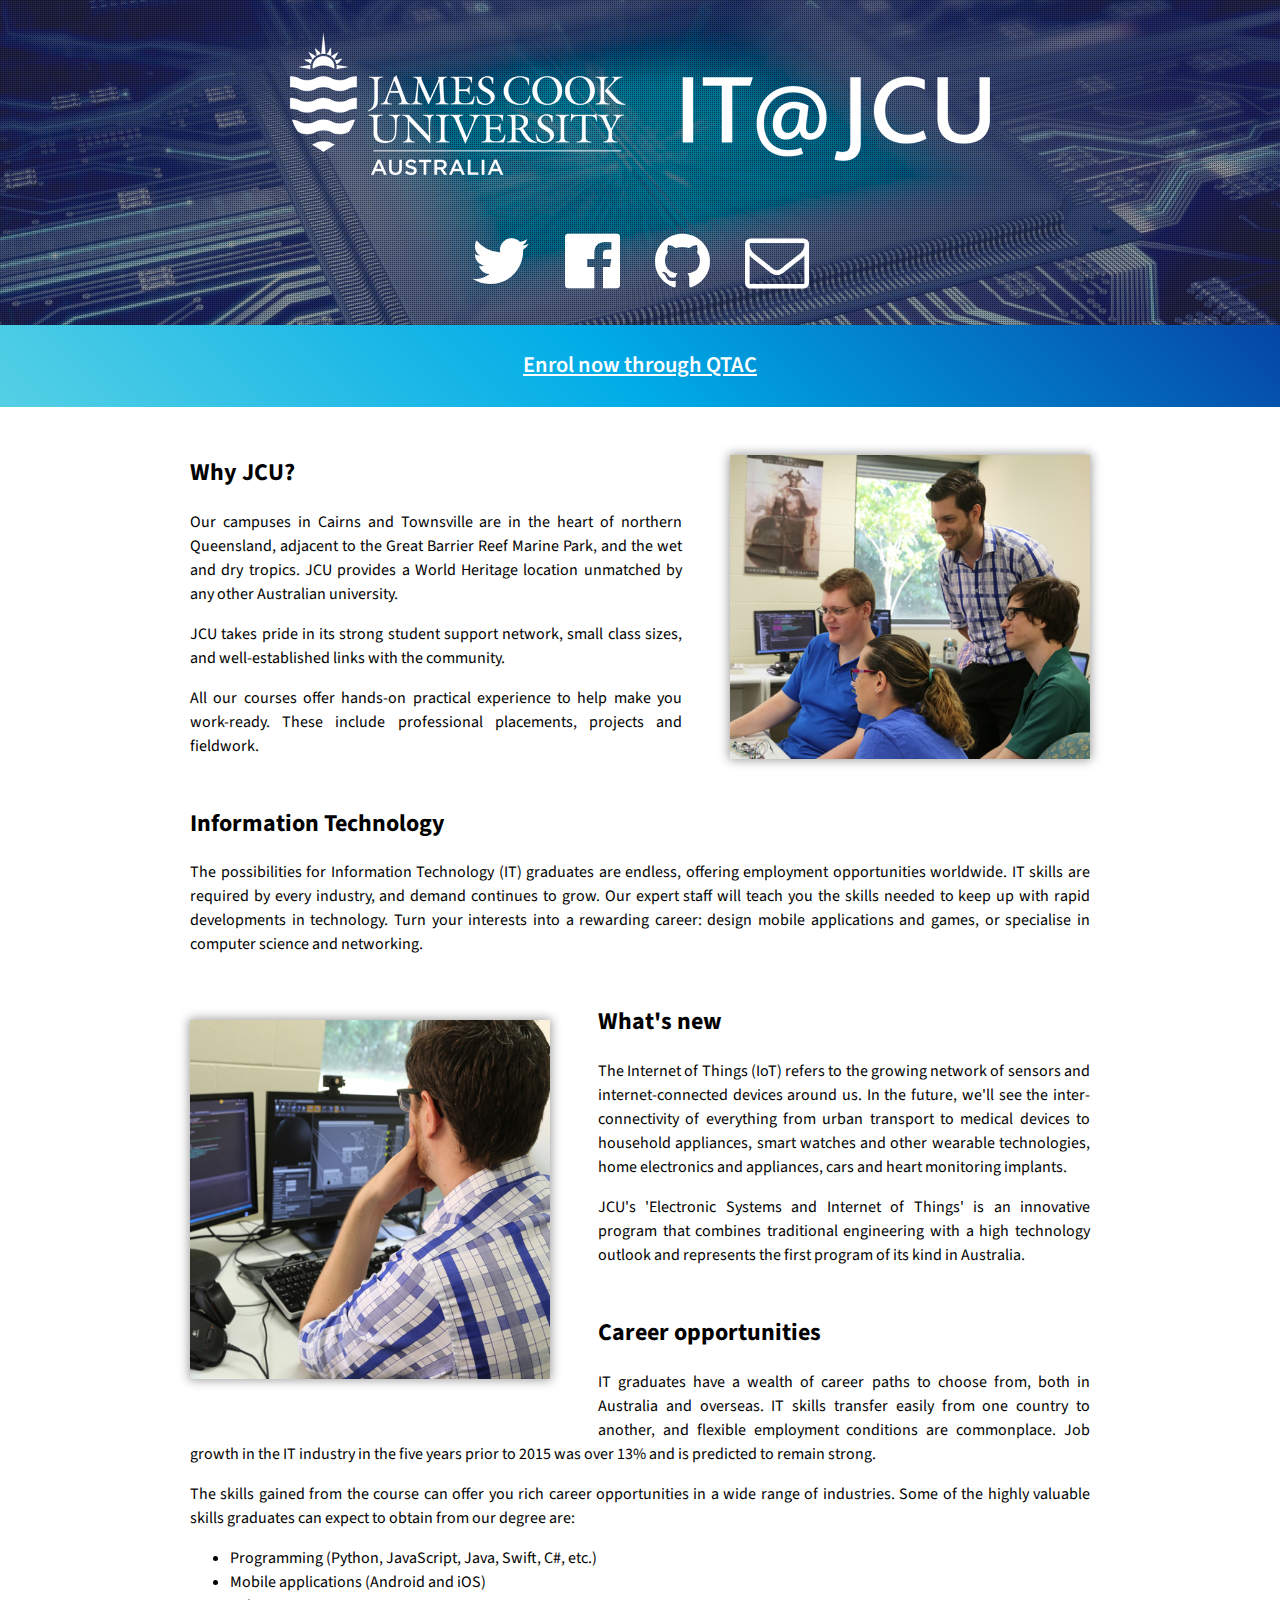
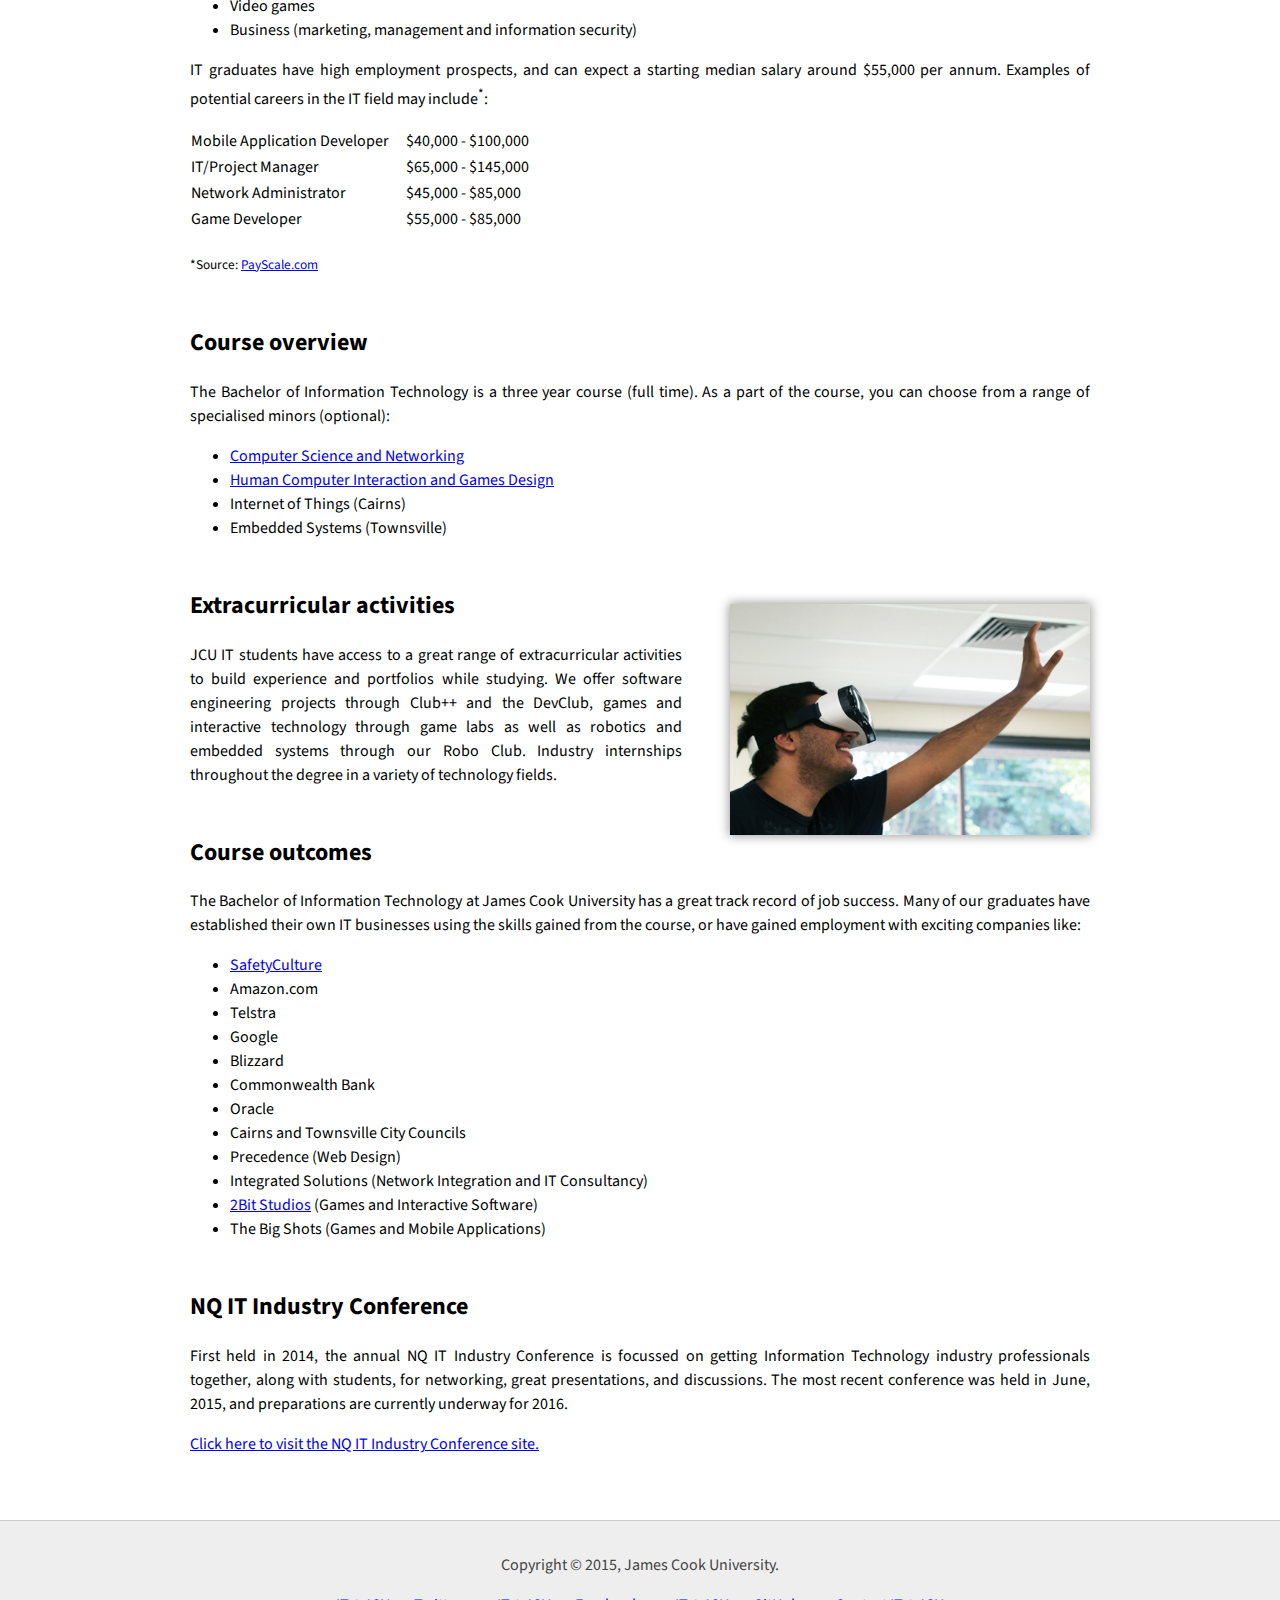
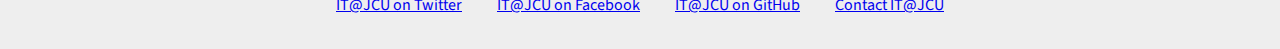
==== index.html @ 5f2e26f0 "Added the QTAC link." ====
<!doctype html>
<html>
	<head>
		<meta http-equiv="Content-Type" content="text/html;charset=UTF-8">
		
		<title>IT@JCU</title>
		
		<link href='https://fonts.googleapis.com/css?family=Source+Sans+Pro:400,400italic,600,600italic' rel='stylesheet' type='text/css'>
		
		<link href="./fonts/font-awesome/font-awesome.min.css" rel="stylesheet" type="text/css">
		<link href="./css/base.css" rel="stylesheet" type="text/css">
		<link href="./css/mobile.css" rel="stylesheet" type="text/css">
		
		<script type="text/javascript" src="./js/thirdparty/picturefill.min.js"></script>
		
		<meta name="viewport" content="width=device-width,user-scalable=no,initial-scale=1.0,maximum-scale=1.0" />
	</head>
	
	<body>
		<div id="header">
			<div id="bgoverlay">
				<img srcset="./images/logo.png 1x, ./images/logo_hidpi.png 2x" src="./images/logo.png" id="logo" alt="James Cook University, Australia - IT@JCU">
				
				<ul id="socialLinks">
					<li><a href="https://twitter.com/itatjcu"><span class="fa fa-twitter" alt="IT@JCU on Twitter" title="IT@JCU on Twitter"></span></a></li>
					<li><a href="https://www.facebook.com/itatjcu/"><span class="fa fa-facebook-official" alt="IT@JCU on Facebook" title="IT@JCU on Facebook"></span></a></li>
					<li><a href="https://github.com/ITatJCU"><span class="fa fa-github" alt="IT@JCU on GitHub" title="IT@JCU on GitHub"></span></a></li>
					<li><a href="mailto:trina.myers@jcu.edu.au"><span class="fa fa-envelope-o"  alt="Contact IT@JCU" title="Contact IT@JCU"></span></a></li>
				</ul>
			</div>
		</div>
		
		<!-- UNCOMMENT THIS WHEN NEXT YEAR'S CONFERENCE SITE GOES LIVE -->
		<!--
		<div id="promoBar">
			<p>Upcoming Event: <a href="./conf/">2016 NQ IT Industry Conference</a></p>
		</div>
		-->
		
		<!-- COMMENT THIS OUT WHEN NEXT YEAR'S CONFERENCE SITE GOES LIVE -->
		<div id="promoBar">
			<p><a href="https://services.qtac.edu.au/Courses/courses/guide2016/322341.htm">Enrol now through QTAC</a></p>
		</div>
		
		<div id="content">
			
			<img srcset="./images/promo_group.jpg 1x, ./images/promo_group_hidpi.jpg 2x" src="./images/promo_group.jpg" class="floatRight">
			
			<h2 id="why-jcu">Why JCU?</h2>
			<p>Our campuses in Cairns and Townsville are in the heart of northern Queensland, adjacent to the Great Barrier Reef Marine Park, and the wet and dry tropics. JCU provides a World Heritage location unmatched by any other Australian university.</p>
			<p>JCU takes pride in its strong student support network, small class sizes, and well-established links with the community.</p>
			<p>All our courses offer hands-on practical experience to help make you work-ready. These include professional placements, projects and fieldwork.</p>
			
			<h2 id="information-technology">Information Technology</h2>
			<p>The possibilities for Information Technology (IT) graduates are endless, offering employment opportunities worldwide. IT skills are required by every industry, and demand continues to grow. Our expert staff will teach you the skills needed to keep up with rapid developments in technology. Turn your interests into a rewarding career: design mobile applications and games, or specialise in computer science and networking.</p>
			
			<img srcset="./images/promo_computer.jpg 1x, ./images/promo_computer_hidpi.jpg 2x" src="./images/promo_computer.jpg" class="floatLeft">
			
			<h2 id="whats-new">What's new</h2>
			<p>The Internet of Things (IoT) refers to the growing network of sensors and internet-connected devices around us. In the future, we'll see the inter-connectivity of everything from urban transport to medical devices to household appliances, smart watches and other wearable technologies, home electronics and appliances, cars and heart monitoring implants.</p>
			<p>JCU's 'Electronic Systems and Internet of Things' is an innovative program that combines traditional engineering with a high technology outlook and represents the first program of its kind in Australia.</p>
			
			<h2 id="career-opportunities">Career opportunities</h2>
			<p>IT graduates have a wealth of career paths to choose from, both in Australia and overseas. IT skills transfer easily from one country to another, and flexible employment conditions are commonplace. Job growth in the IT industry in the five years prior to 2015 was over 13% and is predicted to remain strong.</p>
			<p>The skills gained from the course can offer you rich career opportunities in a wide range of industries. Some of the highly valuable skills graduates can expect to obtain from our degree are:</p>
			<ul>
				<li>Programming (Python, JavaScript, Java, Swift, C#, etc.)</li>
				<li>Mobile applications (Android and iOS)</li>
				<li>Video games</li>
				<li>Business (marketing, management and information security)</li>
			</ul>
			<p>IT graduates have high employment prospects, and can expect a starting median salary around $55,000 per annum. Examples of potential careers in the IT field may include<sup>*</sup>:</p>
			<table>
				<tbody>
					<tr>
						<td>Mobile Application Developer</td>
						<td>$40,000 - $100,000</td>
					</tr>
					<tr>
						<td>IT/Project Manager</td>
						<td>$65,000 - $145,000</td>
					</tr>
					<tr>
						<td>Network Administrator</td>
						<td>$45,000 - $85,000</td>
					</tr>
					<tr>
						<td>Game Developer</td>
						<td>$55,000 - $85,000</td>
					</tr>
				</tbody>
			</table>
			<p><sub>*Source: <a href="http://www.payscale.com/">PayScale.com</a></sub></p>
			
			<h2 id="course-overview">Course overview</h2>
			<p>The Bachelor of Information Technology is a three year course (full time). As a part of the course, you can choose from a range of specialised minors (optional):</p>
			<ul>
				<li><a href="http://www-public.jcu.edu.au/courses/course_info/JCU_139604">Computer Science and Networking</a></li>
				<li><a href="http://www-public.jcu.edu.au/courses/course_info/JCU_139605">Human Computer Interaction and Games Design</a></li>
				<li>Internet of Things (Cairns)</li>
				<li>Embedded Systems (Townsville)</li>
			</ul>
			
			<img srcset="./images/promo_vr.jpg 1x, ./images/promo_vr_hidpi.jpg 2x" src="./images/promo_vr.jpg" class="floatRight">
			
			<h2 id="extracurricular-activities">Extracurricular activities</h2>
			<p>JCU IT students have access to a great range of extracurricular activities to build experience and portfolios while studying. We offer software engineering projects through Club++ and the DevClub, games and interactive technology through game labs as well as robotics and embedded systems through our Robo Club. Industry internships throughout the degree in a variety of technology fields.</p>
			
			<h2 id="course-outcomes">Course outcomes</h2>
			<p>The Bachelor of Information Technology at James Cook University has a great track record of job success. Many of our graduates have established their own IT businesses using the skills gained from the course, or have gained employment with exciting companies like:</p>
			<ul>
				<li><a href="http://www.safetyculture.com.au/">SafetyCulture</a></li>
				<li>Amazon.com</li>
				<li>Telstra</li>
				<li>Google</li>
				<li>Blizzard</li>
				<li>Commonwealth Bank</li>
				<li>Oracle</li>
				<li>Cairns and Townsville City Councils</li>
				<li>Precedence (Web Design)</li>
				<li>Integrated Solutions (Network Integration and IT Consultancy)</li>
				<li><a href="http://2bitstudios.com.au/">2Bit Studios</a> (Games and Interactive Software)</li>
				<li>The Big Shots (Games and Mobile Applications)</li>
			</ul>
			
			<h2 id="nq-it-industry-conference">NQ IT Industry Conference</h2>
			<p>First held in 2014, the annual NQ IT Industry Conference is focussed on getting Information Technology industry professionals together, along with students, for networking, great presentations, and discussions. The most recent conference was held in June, 2015, and preparations are currently underway for 2016.</p>
			<p><a href="./conf/">Click here to visit the NQ IT Industry Conference site.</a></p>
			
		</div>
		
		<div id="footer">
			<div id="footerContent">
				<p>Copyright &copy; 2015, James Cook University.</p>
				
				<ul>
					<li><a href="https://twitter.com/itatjcu">IT@JCU on Twitter</a></li>
					<li><a href="http://www.facebook.com/groups/386186264812827/">IT@JCU on Facebook</a></li>
					<li><a href="https://github.com/ITatJCU">IT@JCU on GitHub</a></li>
					<li><a href="mailto:trina.myers@jcu.edu.au">Contact IT@JCU</a></li>
				</ul>
			</div>
		</div>
	</body>
</html>
---- css/base.css ----
html, body
{
	font-family: 'Source Sans Pro', sans-serif;
	margin: 0;
}

a:visited {
	color: blue;
}

p, li, td {
	line-height: 1.5em;
}

p {
	text-align: justify;
}

table {
	border-collapse: collapse;
}

td {
	padding-right: 1em;
}

h2 {
	margin-top: 2em;
}

#header
{
	background-color: #333988;
	background-position: 50% 50%;
	background-image: url(../images/header.jpg);
	background-size: cover;
	text-align: center;
}

div#bgoverlay
{
	background-image: url(../images/bgoverlay.png);
	padding: 2em 0;
}

#logo
{
	max-width: 90%;
	width: 700px;
}

#promoBar p, #content, #footerContent
{
	max-width: 900px;
	margin: 0 auto;
}

#content {
	padding: 3em 1em;
}

ul#socialLinks, #footer ul
{
	list-style-type: none;
	padding: 0;
	margin: 0;
	margin-top: 3em;
}

ul#socialLinks li, #footer ul li
{
	display: inline-block;
	padding: 0 1em;
	margin: 0;
}

ul#socialLinks li a
{
	text-decoration: none;
	color: #fff;
}

ul#socialLinks li a:hover {
	color: #eee;
}

ul#socialLinks li a .fa
{
	font-size: 4em;
}

#promoBar
{
	/* Gradient based on the back page of this PDF: <http://www-public.jcu.edu.au/public/groups/everyone/documents/guide/jcu_141871.pdf> */
	background: #55d0e5;
	background: -moz-linear-gradient(45deg,  #55d0e5 0%, #00ace7 48%, #0546a5 100%);
	background: -webkit-gradient(linear, left bottom, right top, color-stop(0%,#55d0e5), color-stop(48%,#00ace7), color-stop(100%,#0546a5));
	background: -webkit-linear-gradient(45deg,  #55d0e5 0%,#00ace7 48%,#0546a5 100%);
	background: -o-linear-gradient(45deg,  #55d0e5 0%,#00ace7 48%,#0546a5 100%);
	background: -ms-linear-gradient(45deg,  #55d0e5 0%,#00ace7 48%,#0546a5 100%);
	background: linear-gradient(45deg,  #55d0e5 0%,#00ace7 48%,#0546a5 100%);
	filter: progid:DXImageTransform.Microsoft.gradient( startColorstr='#55d0e5', endColorstr='#0546a5',GradientType=1 );
	
	padding: 1.5em 0.5em;
}

#promoBar p
{
	color: #efefef;
	font-weight: 600;
	font-size: 1.4em;
	text-align: center;
}

#promoBar p a {
	color: #fff;
}

#footer
{
	border-top: 1px solid #ccc;
	background-color: #eee;
	color: #444;
}

#footerContent {
	padding: 2em 1em;
}

#footer, #footer p {
	text-align: center;
}

#footer p {
	margin-top: 0;
}

#footer ul {
	margin-top: 0;
}

h2:first-child, h2#why-jcu {
	margin-top: 0;
}

img.floatLeft:first-child, img.floatRight:first-child {
	margin-top: 0;
}

img.floatLeft, img.floatRight
{
	-webkit-box-shadow: 0 0 10px 1px rgba(0,0,0,0.4);
	box-shadow:         0 0 10px 1px rgba(0,0,0,0.4);
	
	max-width: 40%;
	margin: 3em;
}

img.floatLeft
{
	float: left;
	margin-left: 0;
}

img.floatRight
{
	float: right;
	margin-right: 0;
}
---- css/mobile.css ----
@media only screen and (max-width: 500px)
{
	p {
		text-align: left;
	}
	
	img.floatLeft, img.floatRight
	{
		-webkit-box-shadow: none;
		box-shadow:         none;
		
		float: none;
		display: block;
		width: 100%;
		max-width: 100%;
		margin-left: 0;
		margin-right: 0;
	}
	
	ul#socialLinks li a .fa {
		font-size: 3em;
	}
	
	#footer ul li {
		display: block;
	}
}
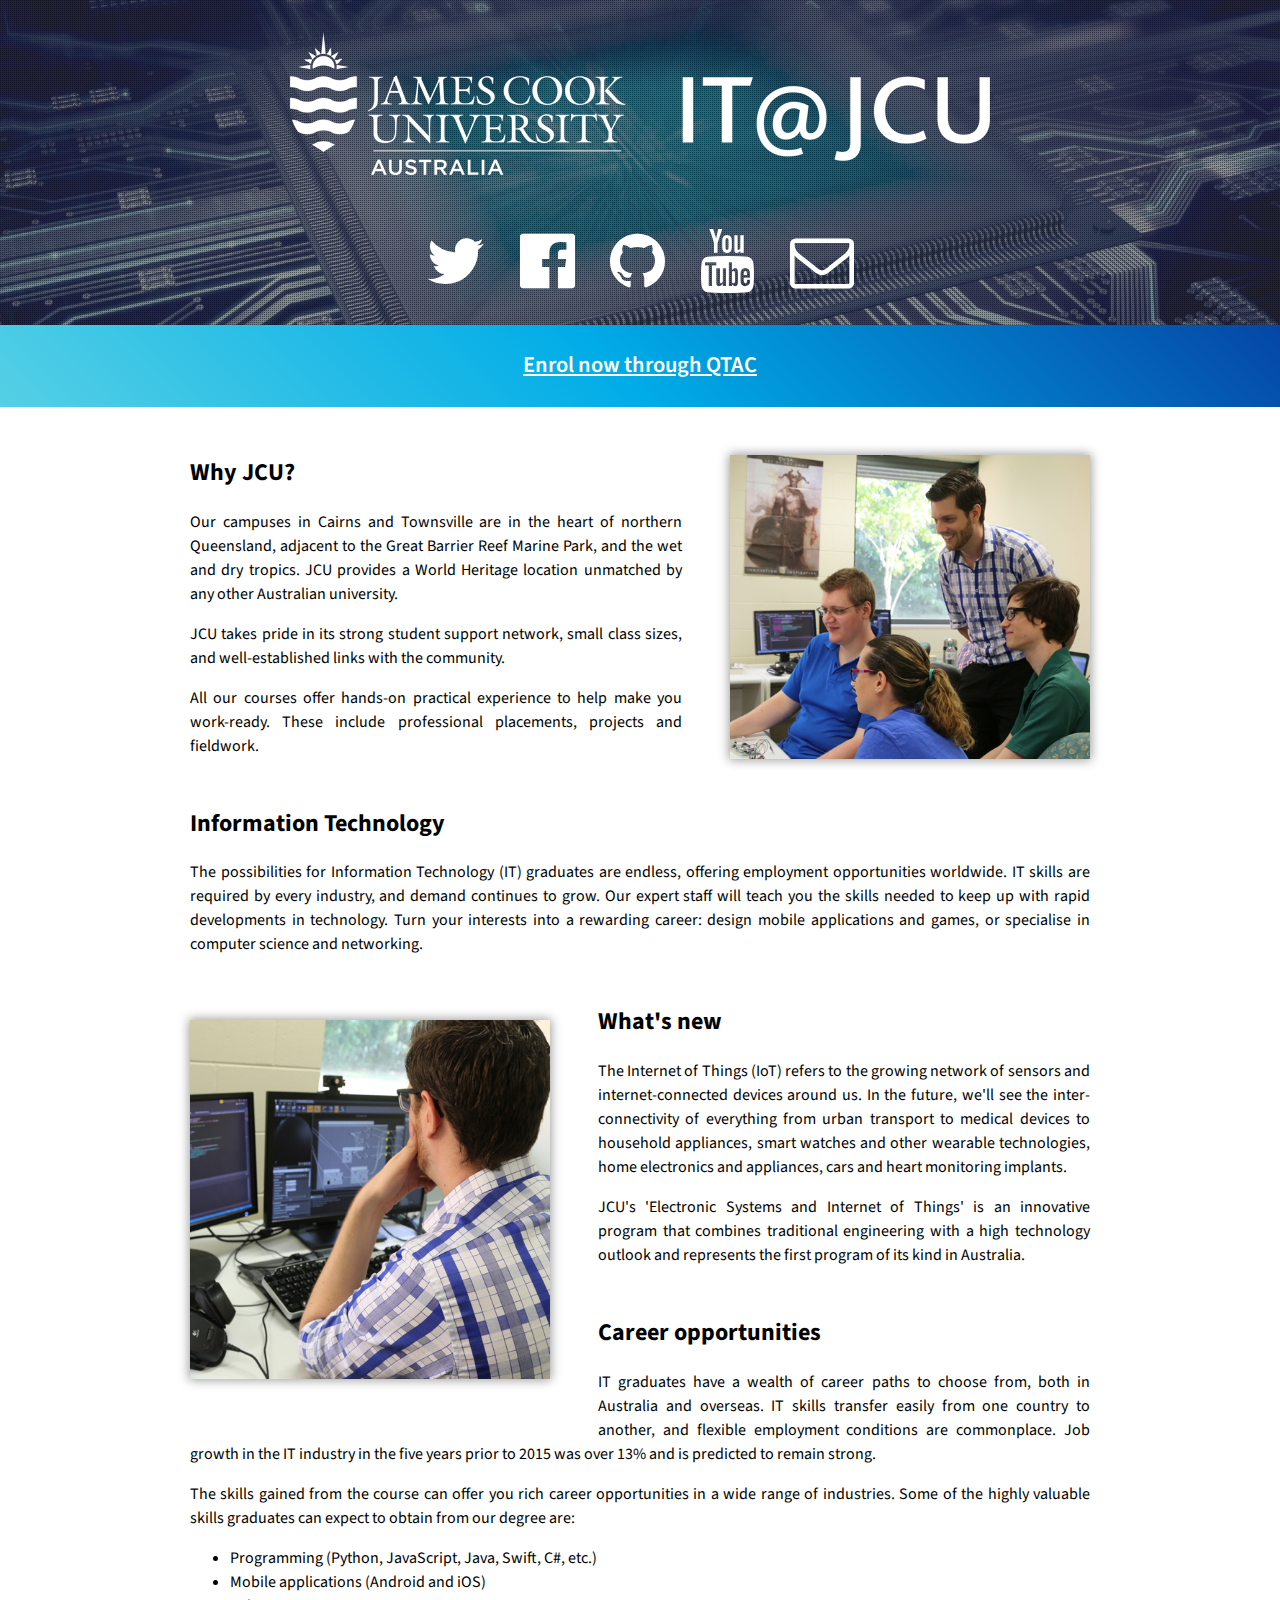
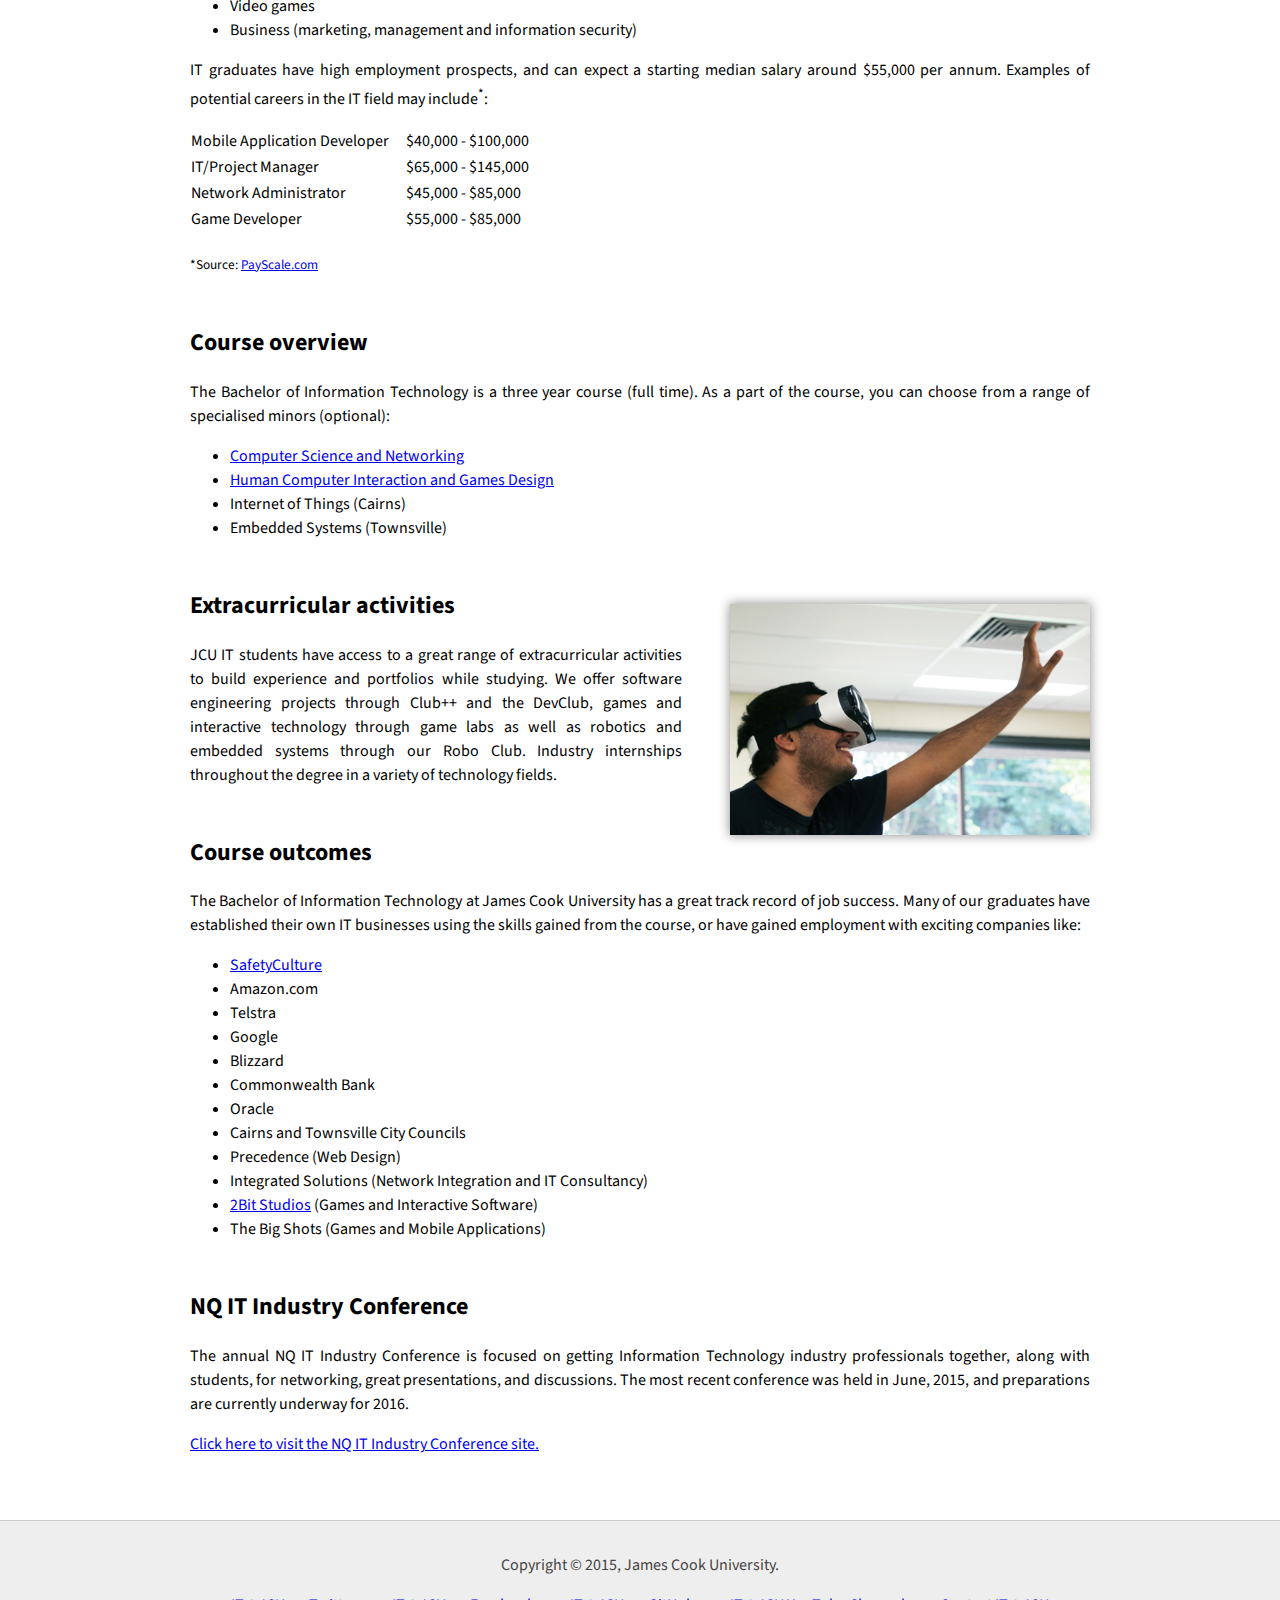
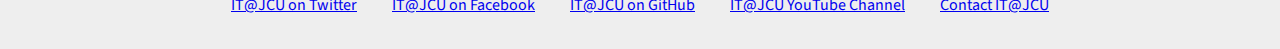
==== commit 22c83865: "Fixed the footer FB link, and added the YouTube link." ====
--- a/index.html
+++ b/index.html
@@ -25,6 +25,7 @@
 					<li><a href="https://twitter.com/itatjcu"><span class="fa fa-twitter" alt="IT@JCU on Twitter" title="IT@JCU on Twitter"></span></a></li>
 					<li><a href="https://www.facebook.com/itatjcu/"><span class="fa fa-facebook-official" alt="IT@JCU on Facebook" title="IT@JCU on Facebook"></span></a></li>
 					<li><a href="https://github.com/ITatJCU"><span class="fa fa-github" alt="IT@JCU on GitHub" title="IT@JCU on GitHub"></span></a></li>
+					<li><a href="https://www.youtube.com/user/ITatJCU"><span class="fa fa-youtube" alt="IT@JCU YouTube Channel" title="IT@JCU YouTube Channel"></span></a></li>
 					<li><a href="mailto:trina.myers@jcu.edu.au"><span class="fa fa-envelope-o"  alt="Contact IT@JCU" title="Contact IT@JCU"></span></a></li>
 				</ul>
 			</div>
@@ -124,7 +125,7 @@
 			</ul>
 			
 			<h2 id="nq-it-industry-conference">NQ IT Industry Conference</h2>
-			<p>First held in 2014, the annual NQ IT Industry Conference is focussed on getting Information Technology industry professionals together, along with students, for networking, great presentations, and discussions. The most recent conference was held in June, 2015, and preparations are currently underway for 2016.</p>
+			<p>The annual NQ IT Industry Conference is focused on getting Information Technology industry professionals together, along with students, for networking, great presentations, and discussions. The most recent conference was held in June, 2015, and preparations are currently underway for 2016.</p>
 			<p><a href="./conf/">Click here to visit the NQ IT Industry Conference site.</a></p>
 			
 		</div>
@@ -135,8 +136,9 @@
 				
 				<ul>
 					<li><a href="https://twitter.com/itatjcu">IT@JCU on Twitter</a></li>
-					<li><a href="http://www.facebook.com/groups/386186264812827/">IT@JCU on Facebook</a></li>
+					<li><a href="https://www.facebook.com/itatjcu/">IT@JCU on Facebook</a></li>
 					<li><a href="https://github.com/ITatJCU">IT@JCU on GitHub</a></li>
+					<li><a href="https://www.youtube.com/user/ITatJCU">IT@JCU YouTube Channel</a></li>
 					<li><a href="mailto:trina.myers@jcu.edu.au">Contact IT@JCU</a></li>
 				</ul>
 			</div>
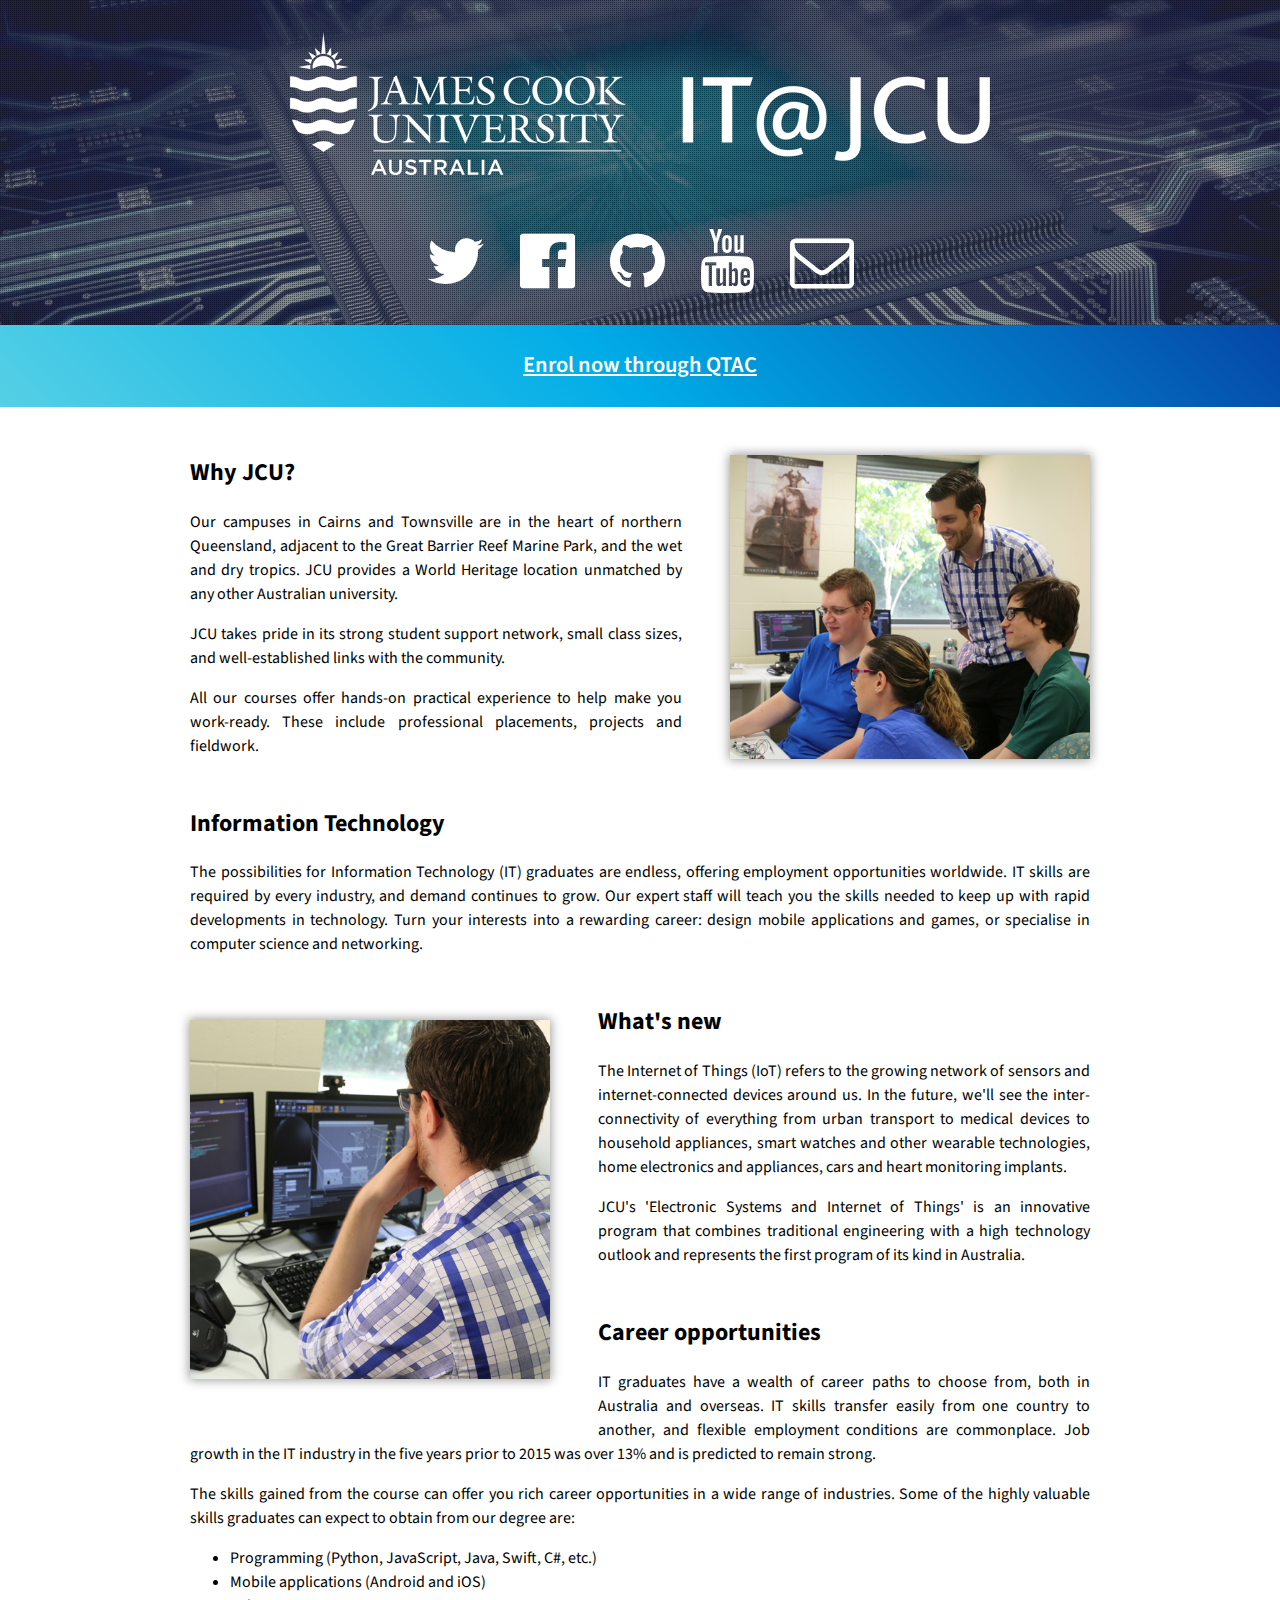
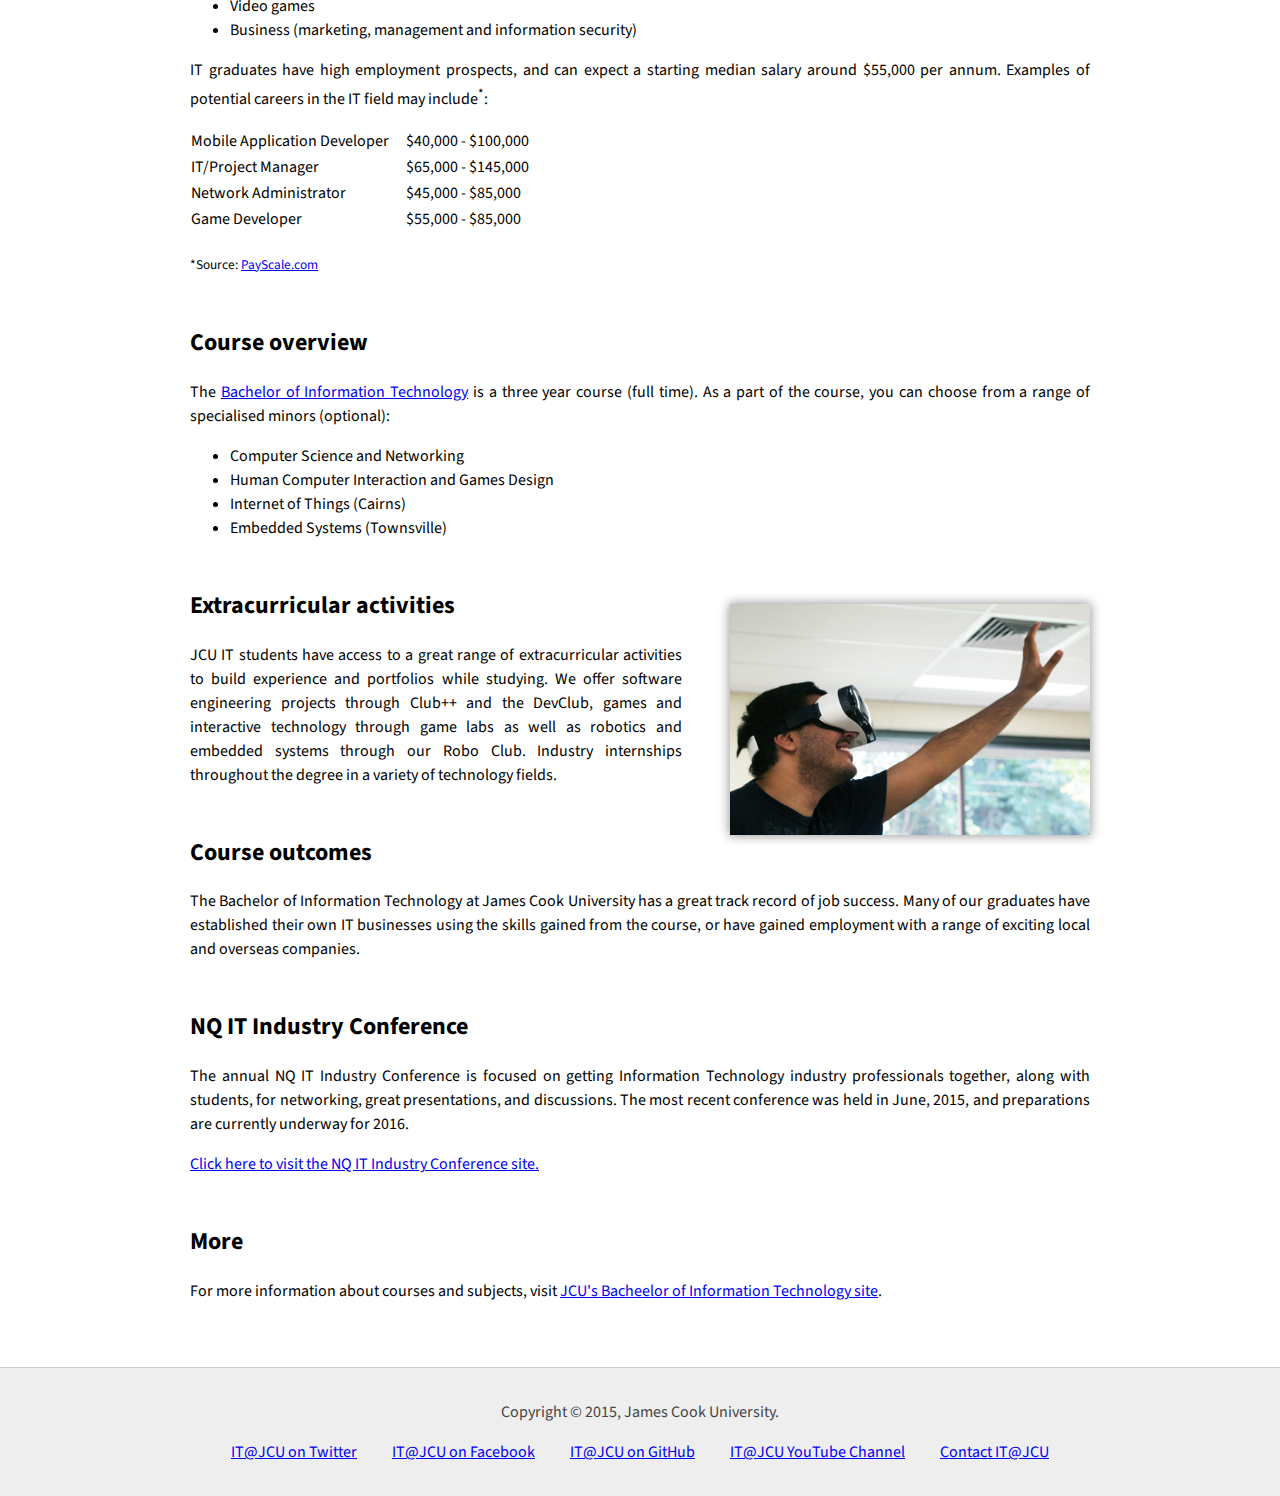
==== commit ff8dc2f8: "Added links to main JCU IT site, removed companies list, corrected validation issues with alt, chang" ====
--- a/index.html
+++ b/index.html
@@ -3,7 +3,7 @@
 	<head>
 		<meta http-equiv="Content-Type" content="text/html;charset=UTF-8">
 		
-		<title>IT@JCU</title>
+		<title>IT@JCU - Information Technology at James Cook University, Townsville, Cairns, Australia</title>
 		
 		<link href='https://fonts.googleapis.com/css?family=Source+Sans+Pro:400,400italic,600,600italic' rel='stylesheet' type='text/css'>
 		
@@ -22,11 +22,11 @@
 				<img srcset="./images/logo.png 1x, ./images/logo_hidpi.png 2x" src="./images/logo.png" id="logo" alt="James Cook University, Australia - IT@JCU">
 				
 				<ul id="socialLinks">
-					<li><a href="https://twitter.com/itatjcu"><span class="fa fa-twitter" alt="IT@JCU on Twitter" title="IT@JCU on Twitter"></span></a></li>
-					<li><a href="https://www.facebook.com/itatjcu/"><span class="fa fa-facebook-official" alt="IT@JCU on Facebook" title="IT@JCU on Facebook"></span></a></li>
-					<li><a href="https://github.com/ITatJCU"><span class="fa fa-github" alt="IT@JCU on GitHub" title="IT@JCU on GitHub"></span></a></li>
-					<li><a href="https://www.youtube.com/user/ITatJCU"><span class="fa fa-youtube" alt="IT@JCU YouTube Channel" title="IT@JCU YouTube Channel"></span></a></li>
-					<li><a href="mailto:trina.myers@jcu.edu.au"><span class="fa fa-envelope-o"  alt="Contact IT@JCU" title="Contact IT@JCU"></span></a></li>
+					<li><a href="https://twitter.com/itatjcu"><span class="fa fa-twitter" title="IT@JCU on Twitter"></span></a></li>
+					<li><a href="https://www.facebook.com/itatjcu/"><span class="fa fa-facebook-official" title="IT@JCU on Facebook"></span></a></li>
+					<li><a href="https://github.com/ITatJCU"><span class="fa fa-github" title="IT@JCU on GitHub"></span></a></li>
+					<li><a href="https://www.youtube.com/user/ITatJCU"><span class="fa fa-youtube" title="IT@JCU YouTube Channel"></span></a></li>
+					<li><a href="mailto:trina.myers@jcu.edu.au"><span class="fa fa-envelope-o"  title="Contact IT@JCU"></span></a></li>
 				</ul>
 			</div>
 		</div>
@@ -45,7 +45,7 @@
 		
 		<div id="content">
 			
-			<img srcset="./images/promo_group.jpg 1x, ./images/promo_group_hidpi.jpg 2x" src="./images/promo_group.jpg" class="floatRight">
+			<img srcset="./images/promo_group.jpg 1x, ./images/promo_group_hidpi.jpg 2x" src="./images/promo_group.jpg" alt="Current and past IT@JCU students working together" class="floatRight">
 			
 			<h2 id="why-jcu">Why JCU?</h2>
 			<p>Our campuses in Cairns and Townsville are in the heart of northern Queensland, adjacent to the Great Barrier Reef Marine Park, and the wet and dry tropics. JCU provides a World Heritage location unmatched by any other Australian university.</p>
@@ -55,7 +55,7 @@
 			<h2 id="information-technology">Information Technology</h2>
 			<p>The possibilities for Information Technology (IT) graduates are endless, offering employment opportunities worldwide. IT skills are required by every industry, and demand continues to grow. Our expert staff will teach you the skills needed to keep up with rapid developments in technology. Turn your interests into a rewarding career: design mobile applications and games, or specialise in computer science and networking.</p>
 			
-			<img srcset="./images/promo_computer.jpg 1x, ./images/promo_computer_hidpi.jpg 2x" src="./images/promo_computer.jpg" class="floatLeft">
+			<img srcset="./images/promo_computer.jpg 1x, ./images/promo_computer_hidpi.jpg 2x" src="./images/promo_computer.jpg" alt="Student using a computer to do cool stuff" class="floatLeft">
 			
 			<h2 id="whats-new">What's new</h2>
 			<p>The Internet of Things (IoT) refers to the growing network of sensors and internet-connected devices around us. In the future, we'll see the inter-connectivity of everything from urban transport to medical devices to household appliances, smart watches and other wearable technologies, home electronics and appliances, cars and heart monitoring implants.</p>
@@ -94,39 +94,28 @@
 			<p><sub>*Source: <a href="http://www.payscale.com/">PayScale.com</a></sub></p>
 			
 			<h2 id="course-overview">Course overview</h2>
-			<p>The Bachelor of Information Technology is a three year course (full time). As a part of the course, you can choose from a range of specialised minors (optional):</p>
+			<p>The <a href="https://www.jcu.edu.au/college-of-business-law-and-governance/information-technology">Bachelor of Information Technology</a> is a three year course (full time). As a part of the course, you can choose from a range of specialised minors (optional):</p>
 			<ul>
-				<li><a href="http://www-public.jcu.edu.au/courses/course_info/JCU_139604">Computer Science and Networking</a></li>
-				<li><a href="http://www-public.jcu.edu.au/courses/course_info/JCU_139605">Human Computer Interaction and Games Design</a></li>
+				<li>Computer Science and Networking</li>
+				<li>Human Computer Interaction and Games Design</li>
 				<li>Internet of Things (Cairns)</li>
 				<li>Embedded Systems (Townsville)</li>
 			</ul>
 			
-			<img srcset="./images/promo_vr.jpg 1x, ./images/promo_vr_hidpi.jpg 2x" src="./images/promo_vr.jpg" class="floatRight">
+			<img srcset="./images/promo_vr.jpg 1x, ./images/promo_vr_hidpi.jpg 2x" src="./images/promo_vr.jpg" alt="Virtual Reality (VR) goggles being used" class="floatRight">
 			
 			<h2 id="extracurricular-activities">Extracurricular activities</h2>
 			<p>JCU IT students have access to a great range of extracurricular activities to build experience and portfolios while studying. We offer software engineering projects through Club++ and the DevClub, games and interactive technology through game labs as well as robotics and embedded systems through our Robo Club. Industry internships throughout the degree in a variety of technology fields.</p>
 			
 			<h2 id="course-outcomes">Course outcomes</h2>
-			<p>The Bachelor of Information Technology at James Cook University has a great track record of job success. Many of our graduates have established their own IT businesses using the skills gained from the course, or have gained employment with exciting companies like:</p>
-			<ul>
-				<li><a href="http://www.safetyculture.com.au/">SafetyCulture</a></li>
-				<li>Amazon.com</li>
-				<li>Telstra</li>
-				<li>Google</li>
-				<li>Blizzard</li>
-				<li>Commonwealth Bank</li>
-				<li>Oracle</li>
-				<li>Cairns and Townsville City Councils</li>
-				<li>Precedence (Web Design)</li>
-				<li>Integrated Solutions (Network Integration and IT Consultancy)</li>
-				<li><a href="http://2bitstudios.com.au/">2Bit Studios</a> (Games and Interactive Software)</li>
-				<li>The Big Shots (Games and Mobile Applications)</li>
-			</ul>
+			<p>The Bachelor of Information Technology at James Cook University has a great track record of job success. Many of our graduates have established their own IT businesses using the skills gained from the course, or have gained employment with a range of exciting local and overseas companies.</p>
 			
 			<h2 id="nq-it-industry-conference">NQ IT Industry Conference</h2>
 			<p>The annual NQ IT Industry Conference is focused on getting Information Technology industry professionals together, along with students, for networking, great presentations, and discussions. The most recent conference was held in June, 2015, and preparations are currently underway for 2016.</p>
-			<p><a href="./conf/">Click here to visit the NQ IT Industry Conference site.</a></p>
+			<p><a href="conf/">Click here to visit the NQ IT Industry Conference site.</a></p>
+
+			<h2>More</h2>
+			<p>For more information about courses and subjects, visit <a href="https://www.jcu.edu.au/college-of-business-law-and-governance/information-technology">JCU's Bacheelor of Information Technology site</a>. </p>
 			
 		</div>
 		
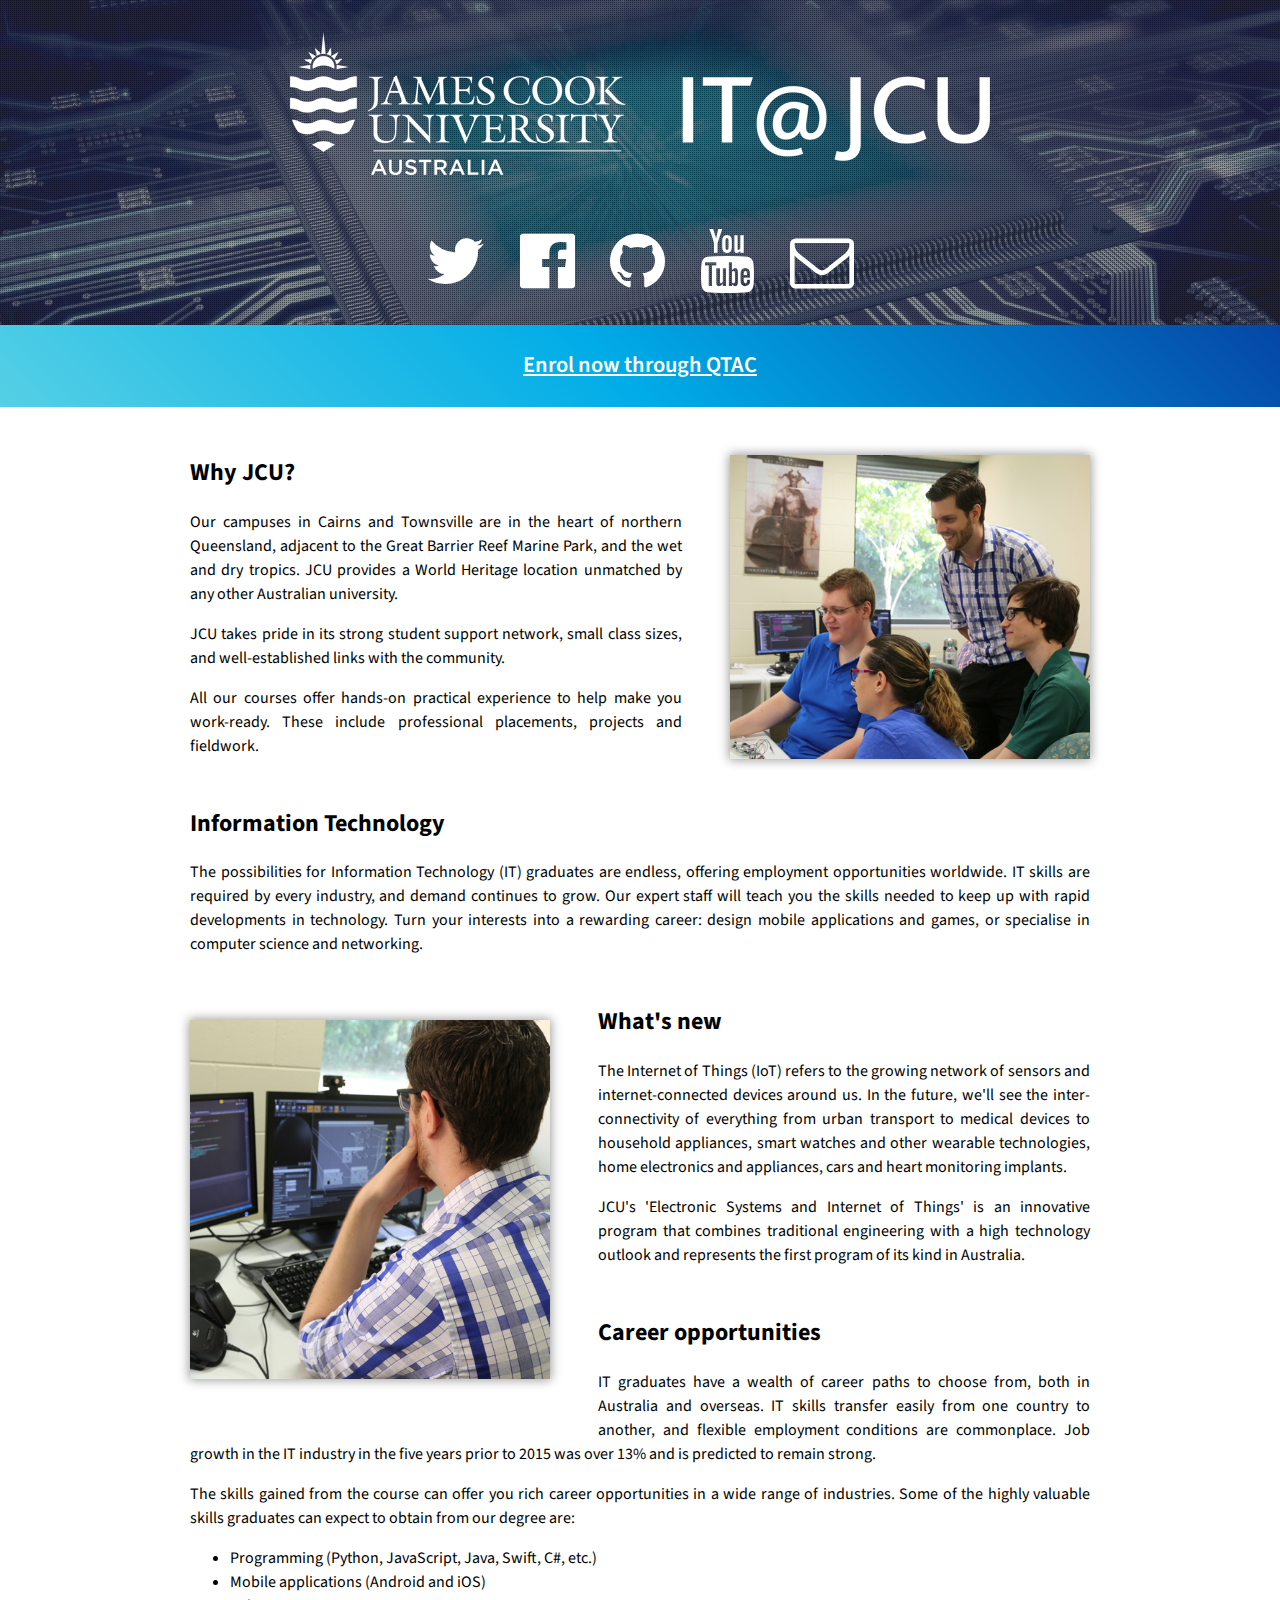
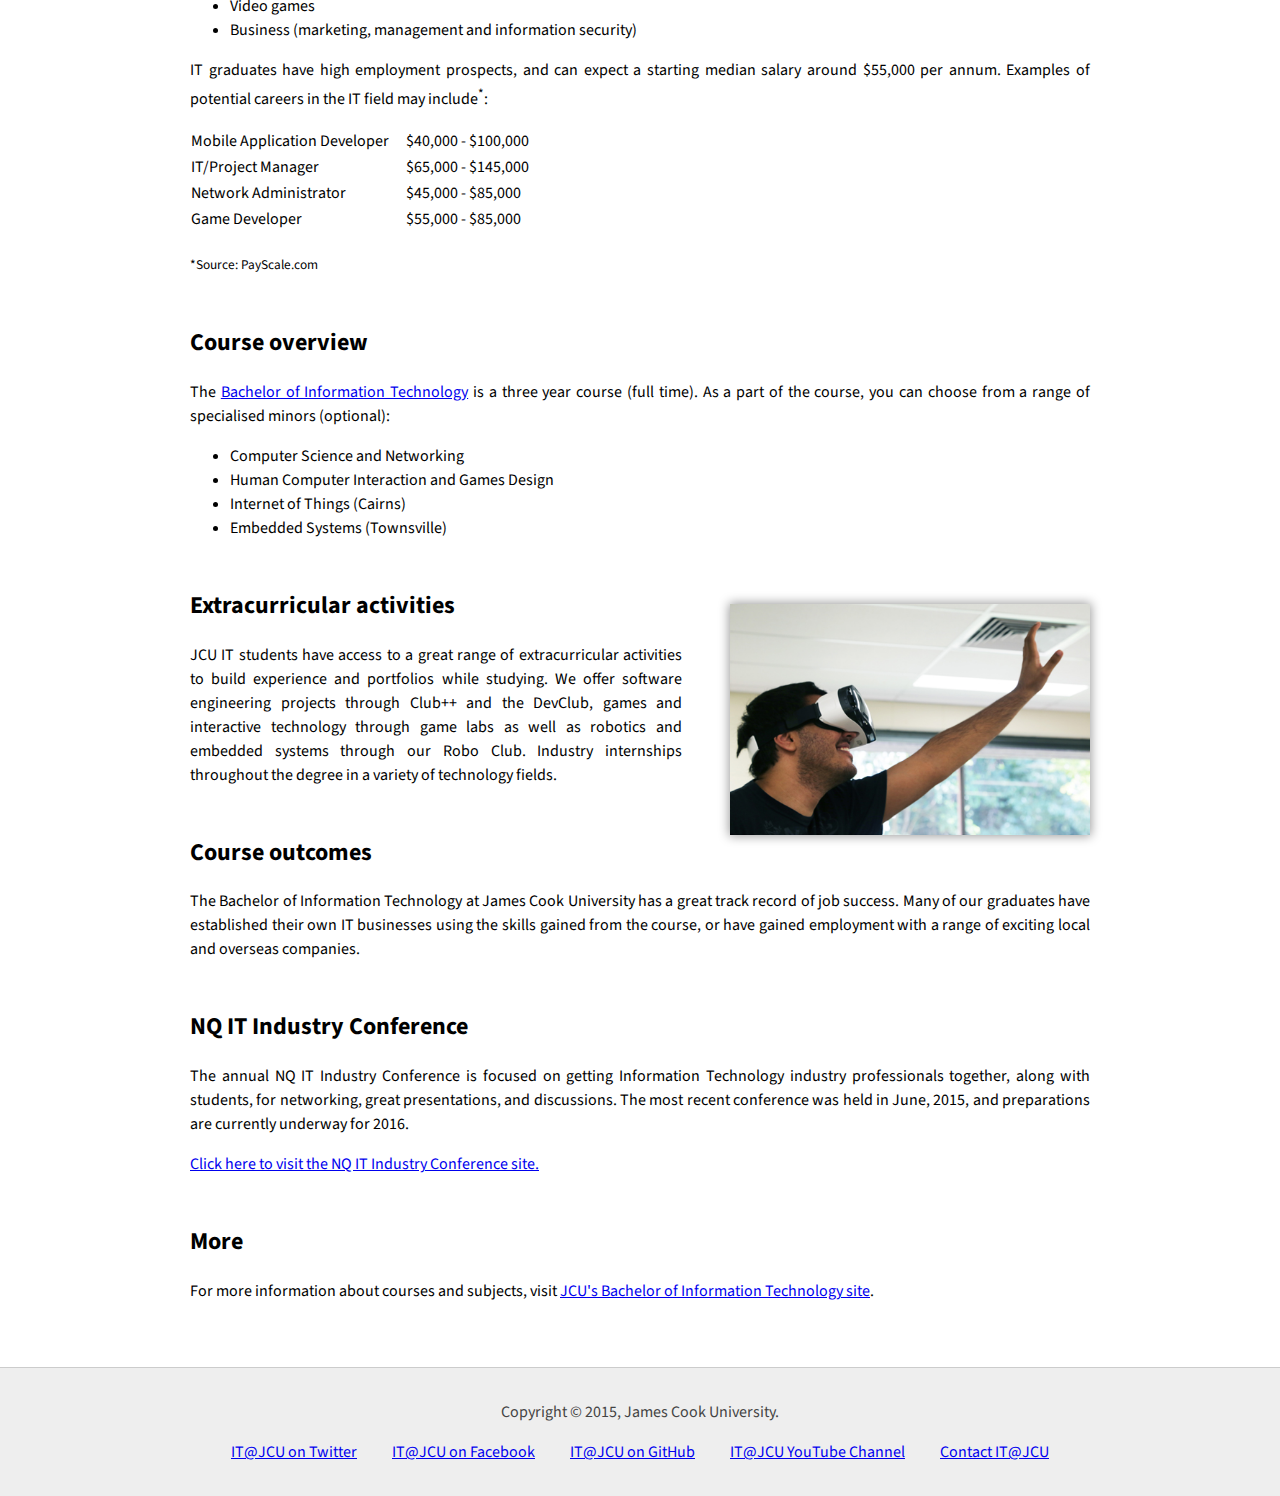
==== commit abc6ee33: "Fixed typo, removed payscale.com link" ====
--- a/index.html
+++ b/index.html
@@ -91,7 +91,7 @@
 					</tr>
 				</tbody>
 			</table>
-			<p><sub>*Source: <a href="http://www.payscale.com/">PayScale.com</a></sub></p>
+			<p><sub>*Source: PayScale.com</sub></p>
 			
 			<h2 id="course-overview">Course overview</h2>
 			<p>The <a href="https://www.jcu.edu.au/college-of-business-law-and-governance/information-technology">Bachelor of Information Technology</a> is a three year course (full time). As a part of the course, you can choose from a range of specialised minors (optional):</p>
@@ -115,7 +115,7 @@
 			<p><a href="conf/">Click here to visit the NQ IT Industry Conference site.</a></p>
 
 			<h2>More</h2>
-			<p>For more information about courses and subjects, visit <a href="https://www.jcu.edu.au/college-of-business-law-and-governance/information-technology">JCU's Bacheelor of Information Technology site</a>. </p>
+			<p>For more information about courses and subjects, visit <a href="https://www.jcu.edu.au/college-of-business-law-and-governance/information-technology">JCU's Bachelor of Information Technology site</a>. </p>
 			
 		</div>
 		
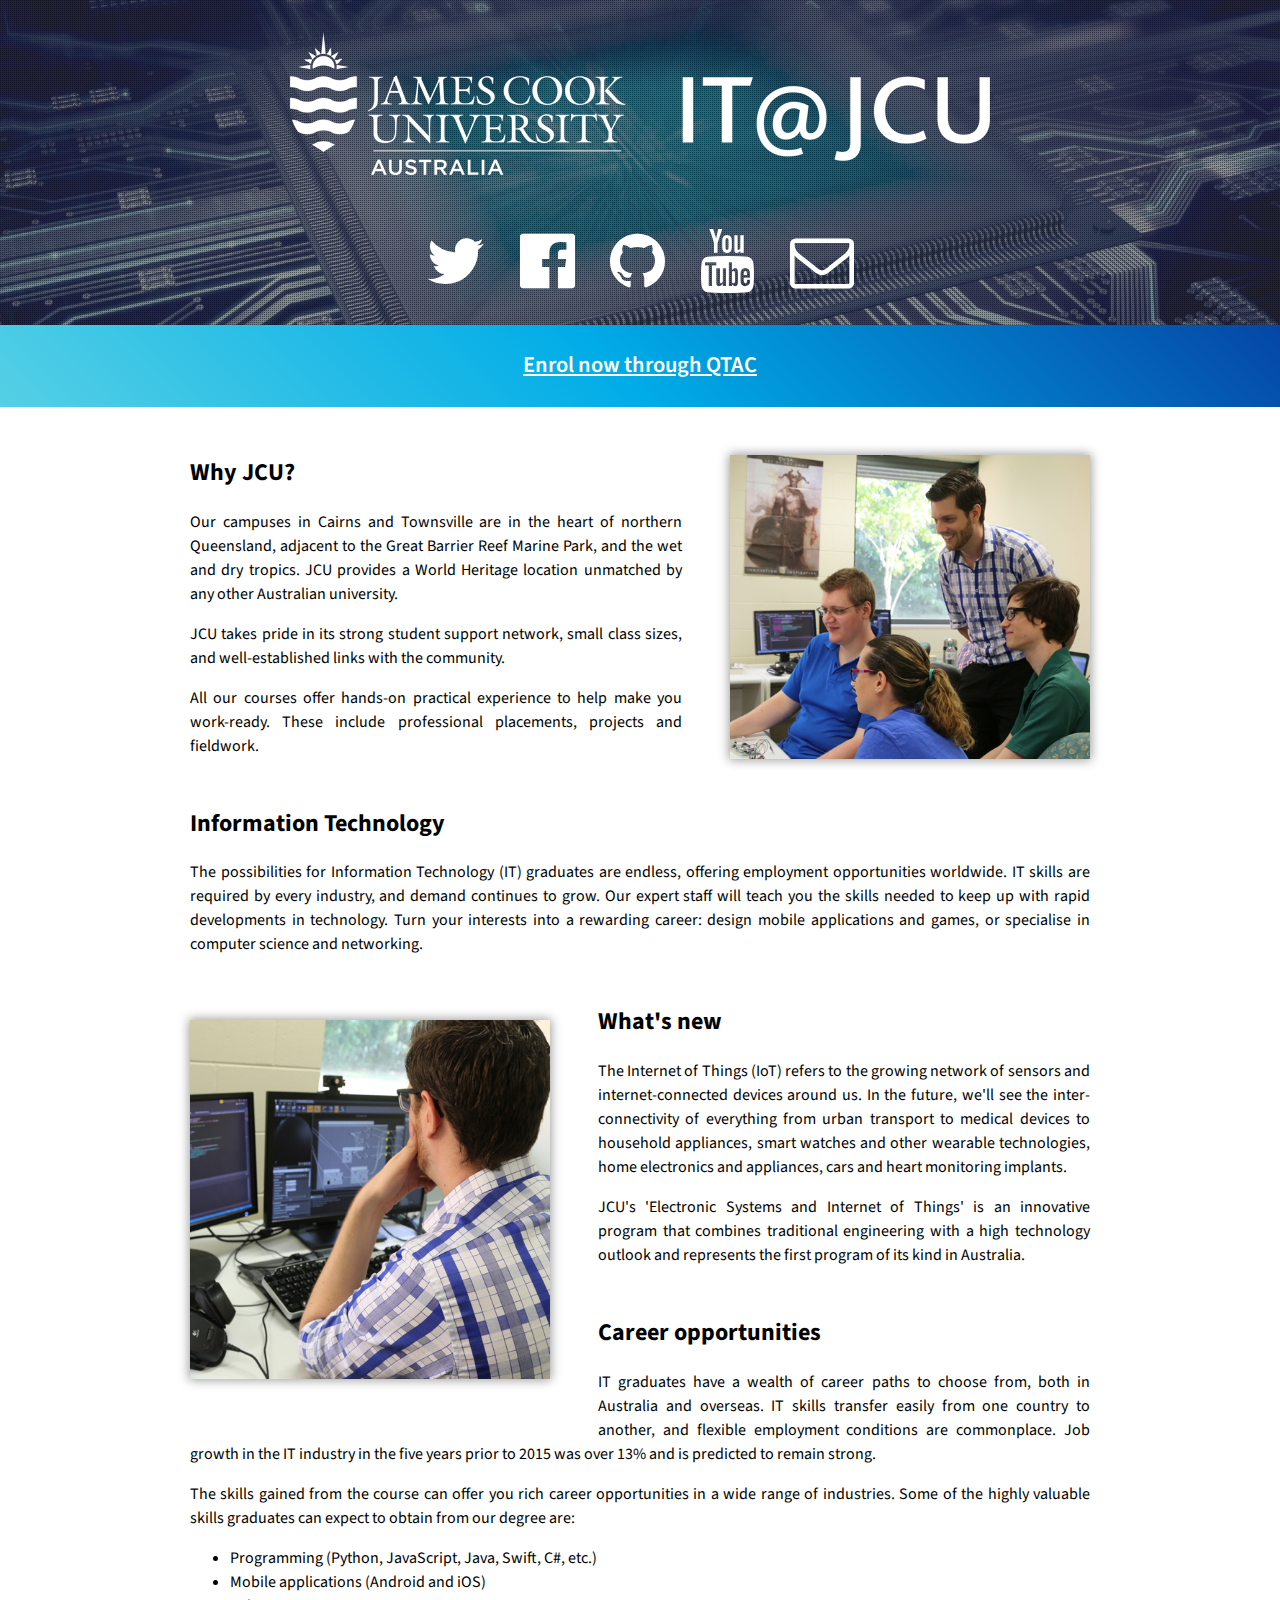
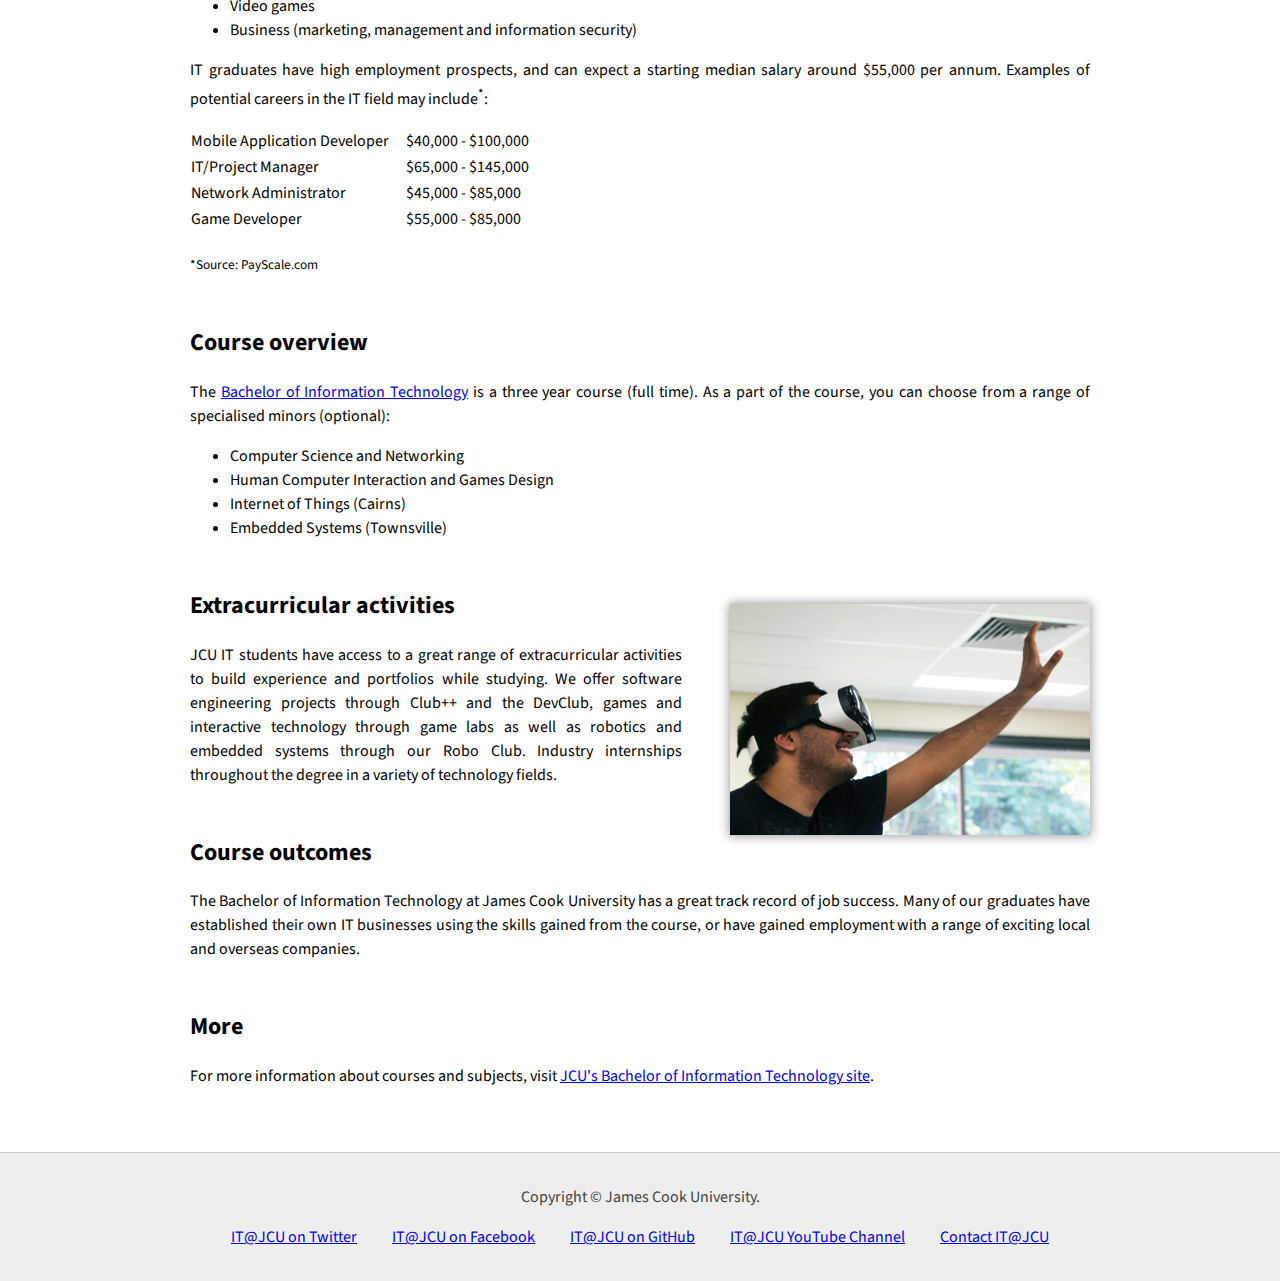
==== commit 3c99e298: "Add favicons, update links and out of date year" ====
--- a/index.html
+++ b/index.html
@@ -1,136 +1,169 @@
 <!doctype html>
 <html>
-	<head>
-		<meta http-equiv="Content-Type" content="text/html;charset=UTF-8">
-		
-		<title>IT@JCU - Information Technology at James Cook University, Townsville, Cairns, Australia</title>
-		
-		<link href='https://fonts.googleapis.com/css?family=Source+Sans+Pro:400,400italic,600,600italic' rel='stylesheet' type='text/css'>
-		
-		<link href="./fonts/font-awesome/font-awesome.min.css" rel="stylesheet" type="text/css">
-		<link href="./css/base.css" rel="stylesheet" type="text/css">
-		<link href="./css/mobile.css" rel="stylesheet" type="text/css">
-		
-		<script type="text/javascript" src="./js/thirdparty/picturefill.min.js"></script>
-		
-		<meta name="viewport" content="width=device-width,user-scalable=no,initial-scale=1.0,maximum-scale=1.0" />
-	</head>
-	
-	<body>
-		<div id="header">
-			<div id="bgoverlay">
-				<img srcset="./images/logo.png 1x, ./images/logo_hidpi.png 2x" src="./images/logo.png" id="logo" alt="James Cook University, Australia - IT@JCU">
-				
-				<ul id="socialLinks">
-					<li><a href="https://twitter.com/itatjcu"><span class="fa fa-twitter" title="IT@JCU on Twitter"></span></a></li>
-					<li><a href="https://www.facebook.com/itatjcu/"><span class="fa fa-facebook-official" title="IT@JCU on Facebook"></span></a></li>
-					<li><a href="https://github.com/ITatJCU"><span class="fa fa-github" title="IT@JCU on GitHub"></span></a></li>
-					<li><a href="https://www.youtube.com/user/ITatJCU"><span class="fa fa-youtube" title="IT@JCU YouTube Channel"></span></a></li>
-					<li><a href="mailto:trina.myers@jcu.edu.au"><span class="fa fa-envelope-o"  title="Contact IT@JCU"></span></a></li>
-				</ul>
-			</div>
+
+<head>
+	<meta http-equiv="Content-Type" content="text/html;charset=UTF-8">
+
+	<title>IT@JCU - Information Technology at James Cook University, Townsville, Cairns, Australia</title>
+
+	<link href='https://fonts.googleapis.com/css?family=Source+Sans+Pro:400,400italic,600,600italic' rel='stylesheet'
+		type='text/css'>
+
+	<link href="./fonts/font-awesome/font-awesome.min.css" rel="stylesheet" type="text/css">
+	<link href="./css/base.css" rel="stylesheet" type="text/css">
+	<link href="./css/mobile.css" rel="stylesheet" type="text/css">
+
+	<link rel="apple-touch-icon" sizes="180x180" href="apple-touch-icon.png">
+	<link rel="icon" type="image/png" sizes="32x32" href="favicon-32x32.png">
+	<link rel="icon" type="image/png" sizes="16x16" href="favicon-16x16.png">
+	<link rel="manifest" href="site.webmanifest">
+	<link rel="mask-icon" href="safari-pinned-tab.svg" color="#5bbad5">
+	<meta name="msapplication-TileColor" content="#da532c">
+	<meta name="theme-color" content="#ffffff">
+
+	<script type="text/javascript" src="./js/thirdparty/picturefill.min.js"></script>
+
+	<meta name="viewport" content="width=device-width,user-scalable=no,initial-scale=1.0,maximum-scale=1.0" />
+</head>
+
+<body>
+	<div id="header">
+		<div id="bgoverlay">
+			<img srcset="./images/logo.png 1x, ./images/logo_hidpi.png 2x" src="./images/logo.png" id="logo"
+				alt="James Cook University, Australia - IT@JCU">
+
+			<ul id="socialLinks">
+				<li><a href="https://twitter.com/itatjcu"><span class="fa fa-twitter"
+							title="IT@JCU on Twitter"></span></a></li>
+				<li><a href="https://www.facebook.com/itatjcu/"><span class="fa fa-facebook-official"
+							title="IT@JCU on Facebook"></span></a></li>
+				<li><a href="https://github.com/ITatJCU"><span class="fa fa-github" title="IT@JCU on GitHub"></span></a>
+				</li>
+				<li><a href="https://www.youtube.com/user/ITatJCU"><span class="fa fa-youtube"
+							title="IT@JCU YouTube Channel"></span></a></li>
+				<li><a href="mailto:trina.myers@jcu.edu.au"><span class="fa fa-envelope-o"
+							title="Contact IT@JCU"></span></a></li>
+			</ul>
 		</div>
-		
-		<!-- UNCOMMENT THIS WHEN NEXT YEAR'S CONFERENCE SITE GOES LIVE -->
-		<!--
-		<div id="promoBar">
-			<p>Upcoming Event: <a href="./conf/">2016 NQ IT Industry Conference</a></p>
+	</div>
+
+	<div id="promoBar">
+		<p><a target="_blank" href="https://course-search.qtac.edu.au/s/search.html?collection=qtac-courses&num_ranks=10&form=course-details&query=information+technology&smeta_i_phrase=James+Cook+University&smeta_r_sand=&smeta_a_sand=%0D%0A%0D%0A2018%2F2019+Admissions+%28Semester+3%2C+2018%3B+Semester+1+and+2%2C+2019%29&smeta_A_sand=IT&smeta_1_sand=312341">Enrol now through QTAC</a></p>
+	</div>
+
+	<div id="content">
+
+		<img srcset="./images/promo_group.jpg 1x, ./images/promo_group_hidpi.jpg 2x" src="./images/promo_group.jpg"
+			alt="Current and past IT@JCU students working together" class="floatRight">
+
+		<h2 id="why-jcu">Why JCU?</h2>
+		<p>Our campuses in Cairns and Townsville are in the heart of northern Queensland, adjacent to the Great Barrier
+			Reef Marine Park, and the wet and dry tropics. JCU provides a World Heritage location unmatched by any other
+			Australian university.</p>
+		<p>JCU takes pride in its strong student support network, small class sizes, and well-established links with the
+			community.</p>
+		<p>All our courses offer hands-on practical experience to help make you work-ready. These include professional
+			placements, projects and fieldwork.</p>
+
+		<h2 id="information-technology">Information Technology</h2>
+		<p>The possibilities for Information Technology (IT) graduates are endless, offering employment opportunities
+			worldwide. IT skills are required by every industry, and demand continues to grow. Our expert staff will
+			teach you the skills needed to keep up with rapid developments in technology. Turn your interests into a
+			rewarding career: design mobile applications and games, or specialise in computer science and networking.
+		</p>
+
+		<img srcset="./images/promo_computer.jpg 1x, ./images/promo_computer_hidpi.jpg 2x"
+			src="./images/promo_computer.jpg" alt="Student using a computer to do cool stuff" class="floatLeft">
+
+		<h2 id="whats-new">What's new</h2>
+		<p>The Internet of Things (IoT) refers to the growing network of sensors and internet-connected devices around
+			us. In the future, we'll see the inter-connectivity of everything from urban transport to medical devices to
+			household appliances, smart watches and other wearable technologies, home electronics and appliances, cars
+			and heart monitoring implants.</p>
+		<p>JCU's 'Electronic Systems and Internet of Things' is an innovative program that combines traditional
+			engineering with a high technology outlook and represents the first program of its kind in Australia.</p>
+
+		<h2 id="career-opportunities">Career opportunities</h2>
+		<p>IT graduates have a wealth of career paths to choose from, both in Australia and overseas. IT skills transfer
+			easily from one country to another, and flexible employment conditions are commonplace. Job growth in the IT
+			industry in the five years prior to 2015 was over 13% and is predicted to remain strong.</p>
+		<p>The skills gained from the course can offer you rich career opportunities in a wide range of industries. Some
+			of the highly valuable skills graduates can expect to obtain from our degree are:</p>
+		<ul>
+			<li>Programming (Python, JavaScript, Java, Swift, C#, etc.)</li>
+			<li>Mobile applications (Android and iOS)</li>
+			<li>Video games</li>
+			<li>Business (marketing, management and information security)</li>
+		</ul>
+		<p>IT graduates have high employment prospects, and can expect a starting median salary around $55,000 per
+			annum. Examples of potential careers in the IT field may include<sup>*</sup>:</p>
+		<table>
+			<tbody>
+				<tr>
+					<td>Mobile Application Developer</td>
+					<td>$40,000 - $100,000</td>
+				</tr>
+				<tr>
+					<td>IT/Project Manager</td>
+					<td>$65,000 - $145,000</td>
+				</tr>
+				<tr>
+					<td>Network Administrator</td>
+					<td>$45,000 - $85,000</td>
+				</tr>
+				<tr>
+					<td>Game Developer</td>
+					<td>$55,000 - $85,000</td>
+				</tr>
+			</tbody>
+		</table>
+		<p><sub>*Source: PayScale.com</sub></p>
+
+		<h2 id="course-overview">Course overview</h2>
+		<p>The <a href="https://www.jcu.edu.au/courses-and-study/study-areas/information-technology">Bachelor
+				of Information Technology</a> is a three year course (full time). As a part of the course, you can
+			choose from a range of specialised minors (optional):</p>
+		<ul>
+			<li>Computer Science and Networking</li>
+			<li>Human Computer Interaction and Games Design</li>
+			<li>Internet of Things (Cairns)</li>
+			<li>Embedded Systems (Townsville)</li>
+		</ul>
+
+		<img srcset="./images/promo_vr.jpg 1x, ./images/promo_vr_hidpi.jpg 2x" src="./images/promo_vr.jpg"
+			alt="Virtual Reality (VR) goggles being used" class="floatRight">
+
+		<h2 id="extracurricular-activities">Extracurricular activities</h2>
+		<p>JCU IT students have access to a great range of extracurricular activities to build experience and portfolios
+			while studying. We offer software engineering projects through Club++ and the DevClub, games and interactive
+			technology through game labs as well as robotics and embedded systems through our Robo Club. Industry
+			internships throughout the degree in a variety of technology fields.</p>
+
+		<h2 id="course-outcomes">Course outcomes</h2>
+		<p>The Bachelor of Information Technology at James Cook University has a great track record of job success. Many
+			of our graduates have established their own IT businesses using the skills gained from the course, or have
+			gained employment with a range of exciting local and overseas companies.</p>
+
+		<h2>More</h2>
+		<p>For more information about courses and subjects, visit <a
+				href="https://www.jcu.edu.au/courses-and-study/study-areas/information-technology">JCU's
+				Bachelor of Information Technology site</a>. </p>
+
+	</div>
+
+	<div id="footer">
+		<div id="footerContent">
+			<p>Copyright &copy; James Cook University.</p>
+
+			<ul>
+				<li><a href="https://twitter.com/itatjcu">IT@JCU on Twitter</a></li>
+				<li><a href="https://www.facebook.com/itatjcu/">IT@JCU on Facebook</a></li>
+				<li><a href="https://github.com/ITatJCU">IT@JCU on GitHub</a></li>
+				<li><a href="https://www.youtube.com/user/ITatJCU">IT@JCU YouTube Channel</a></li>
+				<li><a href="mailto:trina.myers@jcu.edu.au">Contact IT@JCU</a></li>
+			</ul>
 		</div>
-		-->
-		
-		<!-- COMMENT THIS OUT WHEN NEXT YEAR'S CONFERENCE SITE GOES LIVE -->
-		<div id="promoBar">
-			<p><a href="https://services.qtac.edu.au/Courses/courses/guide2016/322341.htm">Enrol now through QTAC</a></p>
-		</div>
-		
-		<div id="content">
-			
-			<img srcset="./images/promo_group.jpg 1x, ./images/promo_group_hidpi.jpg 2x" src="./images/promo_group.jpg" alt="Current and past IT@JCU students working together" class="floatRight">
-			
-			<h2 id="why-jcu">Why JCU?</h2>
-			<p>Our campuses in Cairns and Townsville are in the heart of northern Queensland, adjacent to the Great Barrier Reef Marine Park, and the wet and dry tropics. JCU provides a World Heritage location unmatched by any other Australian university.</p>
-			<p>JCU takes pride in its strong student support network, small class sizes, and well-established links with the community.</p>
-			<p>All our courses offer hands-on practical experience to help make you work-ready. These include professional placements, projects and fieldwork.</p>
-			
-			<h2 id="information-technology">Information Technology</h2>
-			<p>The possibilities for Information Technology (IT) graduates are endless, offering employment opportunities worldwide. IT skills are required by every industry, and demand continues to grow. Our expert staff will teach you the skills needed to keep up with rapid developments in technology. Turn your interests into a rewarding career: design mobile applications and games, or specialise in computer science and networking.</p>
-			
-			<img srcset="./images/promo_computer.jpg 1x, ./images/promo_computer_hidpi.jpg 2x" src="./images/promo_computer.jpg" alt="Student using a computer to do cool stuff" class="floatLeft">
-			
-			<h2 id="whats-new">What's new</h2>
-			<p>The Internet of Things (IoT) refers to the growing network of sensors and internet-connected devices around us. In the future, we'll see the inter-connectivity of everything from urban transport to medical devices to household appliances, smart watches and other wearable technologies, home electronics and appliances, cars and heart monitoring implants.</p>
-			<p>JCU's 'Electronic Systems and Internet of Things' is an innovative program that combines traditional engineering with a high technology outlook and represents the first program of its kind in Australia.</p>
-			
-			<h2 id="career-opportunities">Career opportunities</h2>
-			<p>IT graduates have a wealth of career paths to choose from, both in Australia and overseas. IT skills transfer easily from one country to another, and flexible employment conditions are commonplace. Job growth in the IT industry in the five years prior to 2015 was over 13% and is predicted to remain strong.</p>
-			<p>The skills gained from the course can offer you rich career opportunities in a wide range of industries. Some of the highly valuable skills graduates can expect to obtain from our degree are:</p>
-			<ul>
-				<li>Programming (Python, JavaScript, Java, Swift, C#, etc.)</li>
-				<li>Mobile applications (Android and iOS)</li>
-				<li>Video games</li>
-				<li>Business (marketing, management and information security)</li>
-			</ul>
-			<p>IT graduates have high employment prospects, and can expect a starting median salary around $55,000 per annum. Examples of potential careers in the IT field may include<sup>*</sup>:</p>
-			<table>
-				<tbody>
-					<tr>
-						<td>Mobile Application Developer</td>
-						<td>$40,000 - $100,000</td>
-					</tr>
-					<tr>
-						<td>IT/Project Manager</td>
-						<td>$65,000 - $145,000</td>
-					</tr>
-					<tr>
-						<td>Network Administrator</td>
-						<td>$45,000 - $85,000</td>
-					</tr>
-					<tr>
-						<td>Game Developer</td>
-						<td>$55,000 - $85,000</td>
-					</tr>
-				</tbody>
-			</table>
-			<p><sub>*Source: PayScale.com</sub></p>
-			
-			<h2 id="course-overview">Course overview</h2>
-			<p>The <a href="https://www.jcu.edu.au/college-of-business-law-and-governance/information-technology">Bachelor of Information Technology</a> is a three year course (full time). As a part of the course, you can choose from a range of specialised minors (optional):</p>
-			<ul>
-				<li>Computer Science and Networking</li>
-				<li>Human Computer Interaction and Games Design</li>
-				<li>Internet of Things (Cairns)</li>
-				<li>Embedded Systems (Townsville)</li>
-			</ul>
-			
-			<img srcset="./images/promo_vr.jpg 1x, ./images/promo_vr_hidpi.jpg 2x" src="./images/promo_vr.jpg" alt="Virtual Reality (VR) goggles being used" class="floatRight">
-			
-			<h2 id="extracurricular-activities">Extracurricular activities</h2>
-			<p>JCU IT students have access to a great range of extracurricular activities to build experience and portfolios while studying. We offer software engineering projects through Club++ and the DevClub, games and interactive technology through game labs as well as robotics and embedded systems through our Robo Club. Industry internships throughout the degree in a variety of technology fields.</p>
-			
-			<h2 id="course-outcomes">Course outcomes</h2>
-			<p>The Bachelor of Information Technology at James Cook University has a great track record of job success. Many of our graduates have established their own IT businesses using the skills gained from the course, or have gained employment with a range of exciting local and overseas companies.</p>
-			
-			<h2 id="nq-it-industry-conference">NQ IT Industry Conference</h2>
-			<p>The annual NQ IT Industry Conference is focused on getting Information Technology industry professionals together, along with students, for networking, great presentations, and discussions. The most recent conference was held in June, 2015, and preparations are currently underway for 2016.</p>
-			<p><a href="conf/">Click here to visit the NQ IT Industry Conference site.</a></p>
+	</div>
+</body>
 
-			<h2>More</h2>
-			<p>For more information about courses and subjects, visit <a href="https://www.jcu.edu.au/college-of-business-law-and-governance/information-technology">JCU's Bachelor of Information Technology site</a>. </p>
-			
-		</div>
-		
-		<div id="footer">
-			<div id="footerContent">
-				<p>Copyright &copy; 2015, James Cook University.</p>
-				
-				<ul>
-					<li><a href="https://twitter.com/itatjcu">IT@JCU on Twitter</a></li>
-					<li><a href="https://www.facebook.com/itatjcu/">IT@JCU on Facebook</a></li>
-					<li><a href="https://github.com/ITatJCU">IT@JCU on GitHub</a></li>
-					<li><a href="https://www.youtube.com/user/ITatJCU">IT@JCU YouTube Channel</a></li>
-					<li><a href="mailto:trina.myers@jcu.edu.au">Contact IT@JCU</a></li>
-				</ul>
-			</div>
-		</div>
-	</body>
 </html>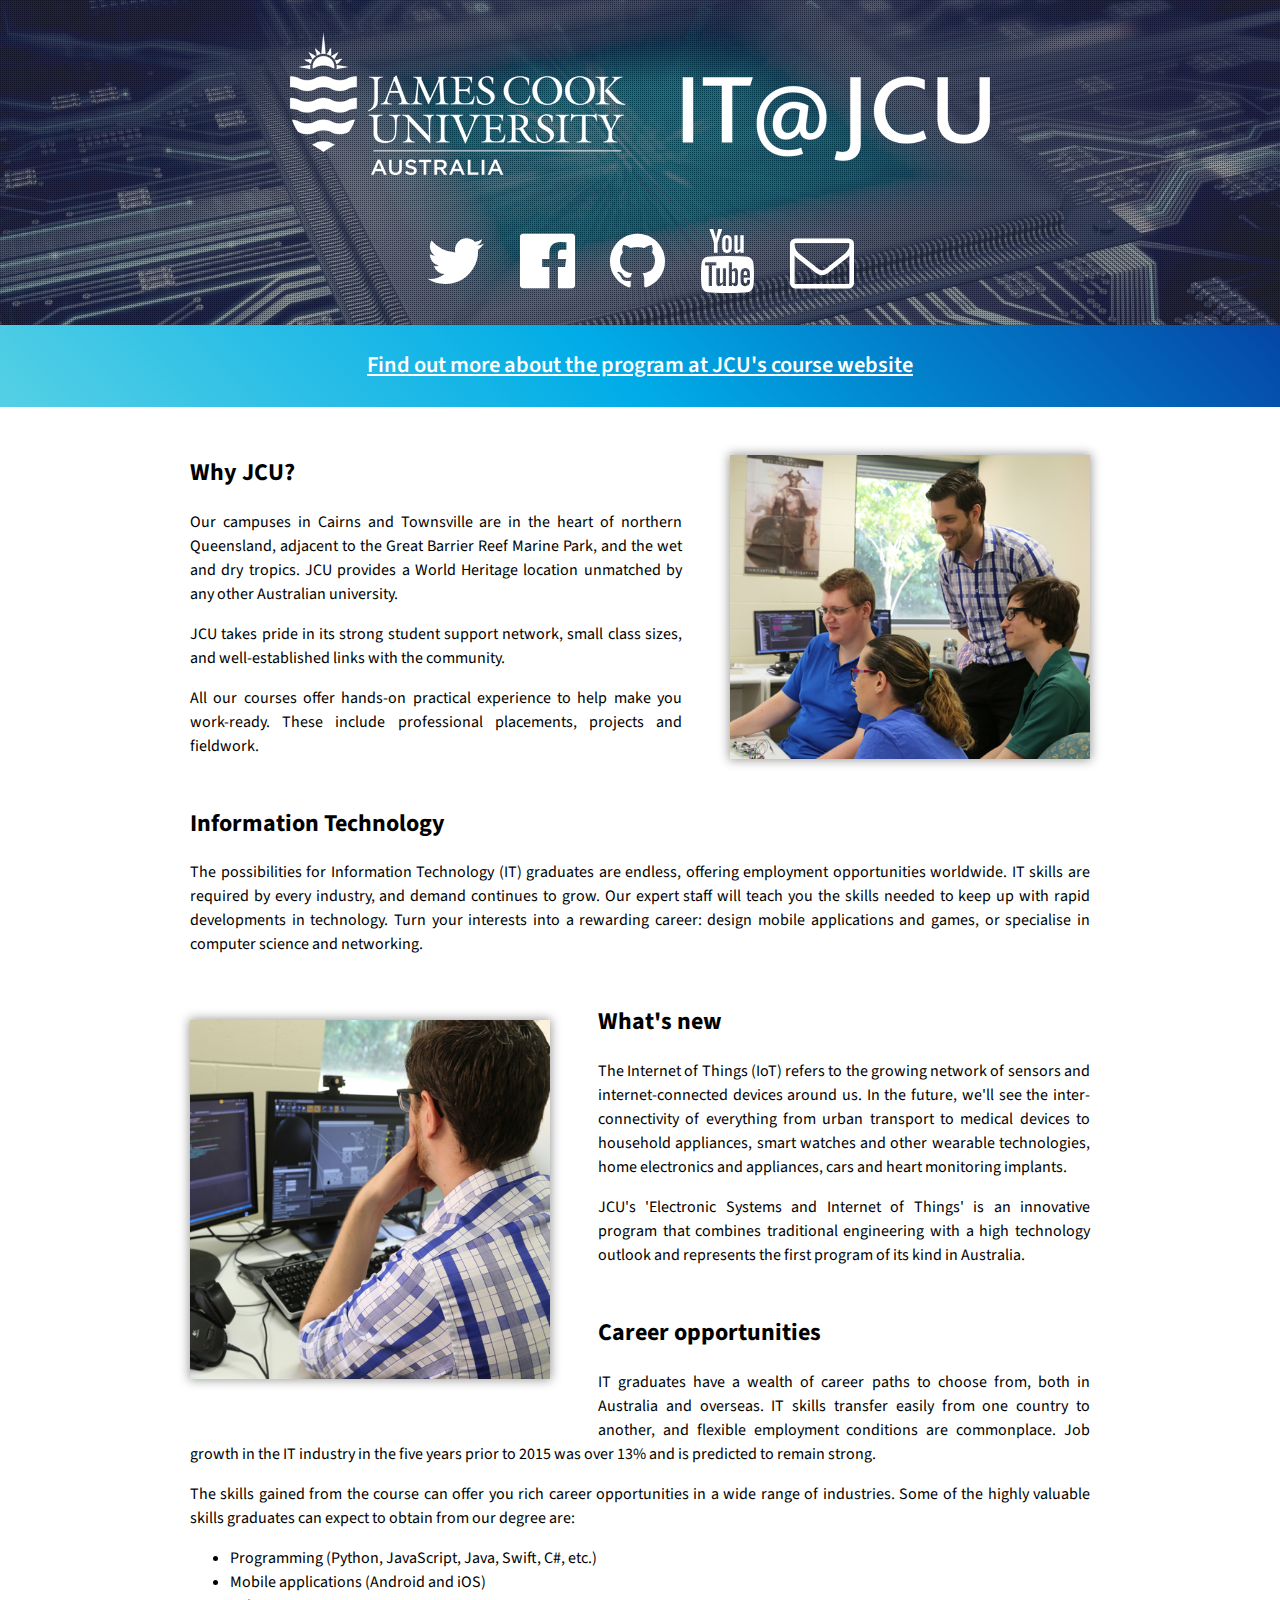
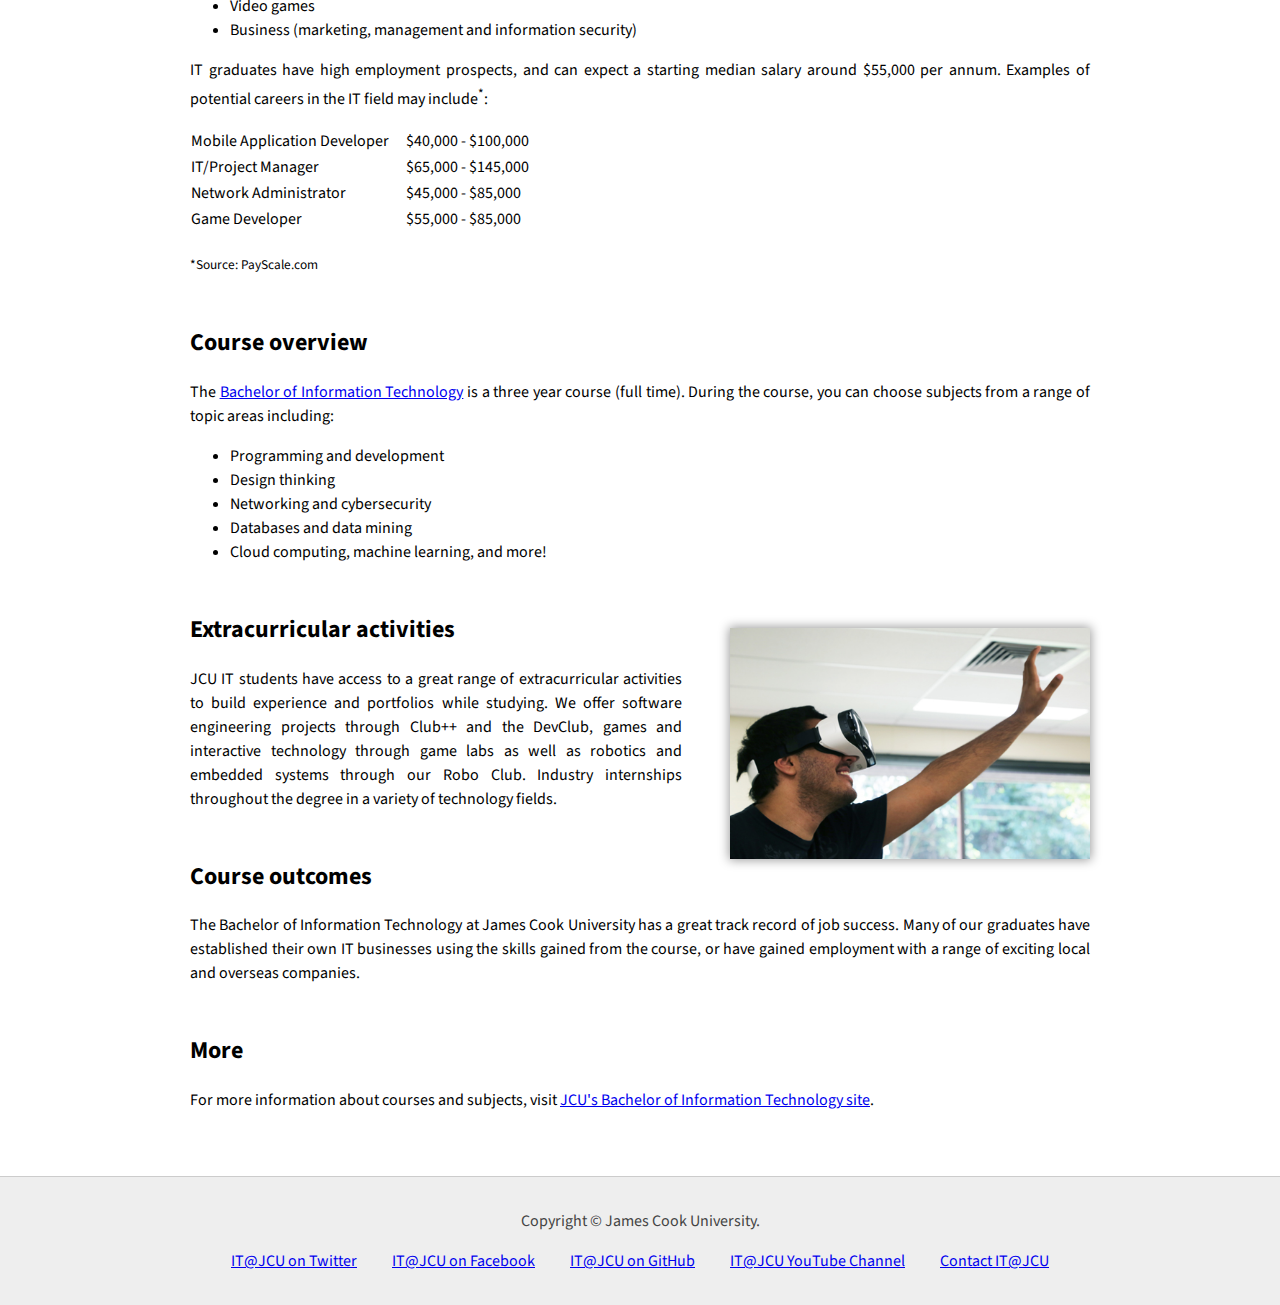
==== commit 52f23ab8: "Change email, change minors, update CTA" ====
--- a/index.html
+++ b/index.html
@@ -2,168 +2,149 @@
 <html>
 
 <head>
-	<meta http-equiv="Content-Type" content="text/html;charset=UTF-8">
+    <meta http-equiv="Content-Type" content="text/html;charset=UTF-8">
 
-	<title>IT@JCU - Information Technology at James Cook University, Townsville, Cairns, Australia</title>
+    <title>IT@JCU - Information Technology at James Cook University, Townsville, Cairns, Australia</title>
 
-	<link href='https://fonts.googleapis.com/css?family=Source+Sans+Pro:400,400italic,600,600italic' rel='stylesheet'
-		type='text/css'>
+    <link href="https://fonts.googleapis.com/css?family=Source+Sans+Pro:400,400italic,600,600italic" rel="stylesheet" type="text/css">
 
-	<link href="./fonts/font-awesome/font-awesome.min.css" rel="stylesheet" type="text/css">
-	<link href="./css/base.css" rel="stylesheet" type="text/css">
-	<link href="./css/mobile.css" rel="stylesheet" type="text/css">
+    <link href="./fonts/font-awesome/font-awesome.min.css" rel="stylesheet" type="text/css">
+    <link href="./css/base.css" rel="stylesheet" type="text/css">
+    <link href="./css/mobile.css" rel="stylesheet" type="text/css">
 
-	<link rel="apple-touch-icon" sizes="180x180" href="apple-touch-icon.png">
-	<link rel="icon" type="image/png" sizes="32x32" href="favicon-32x32.png">
-	<link rel="icon" type="image/png" sizes="16x16" href="favicon-16x16.png">
-	<link rel="manifest" href="site.webmanifest">
-	<link rel="mask-icon" href="safari-pinned-tab.svg" color="#5bbad5">
-	<meta name="msapplication-TileColor" content="#da532c">
-	<meta name="theme-color" content="#ffffff">
+    <link rel="apple-touch-icon" sizes="180x180" href="apple-touch-icon.png">
+    <link rel="icon" type="image/png" sizes="32x32" href="favicon-32x32.png">
+    <link rel="icon" type="image/png" sizes="16x16" href="favicon-16x16.png">
+    <link rel="manifest" href="site.webmanifest">
+    <link rel="mask-icon" href="safari-pinned-tab.svg" color="#5bbad5">
+    <meta name="msapplication-TileColor" content="#da532c">
+    <meta name="theme-color" content="#ffffff">
 
-	<script type="text/javascript" src="./js/thirdparty/picturefill.min.js"></script>
+    <script type="text/javascript" src="./js/thirdparty/picturefill.min.js"></script>
 
-	<meta name="viewport" content="width=device-width,user-scalable=no,initial-scale=1.0,maximum-scale=1.0" />
+    <meta name="viewport" content="width=device-width,user-scalable=no,initial-scale=1.0,maximum-scale=1.0" />
 </head>
 
 <body>
-	<div id="header">
-		<div id="bgoverlay">
-			<img srcset="./images/logo.png 1x, ./images/logo_hidpi.png 2x" src="./images/logo.png" id="logo"
-				alt="James Cook University, Australia - IT@JCU">
+    <div id="header">
+        <div id="bgoverlay">
+            <img srcset="./images/logo.png 1x, ./images/logo_hidpi.png 2x" src="./images/logo.png" id="logo" alt="James Cook University, Australia - IT@JCU">
 
-			<ul id="socialLinks">
-				<li><a href="https://twitter.com/itatjcu"><span class="fa fa-twitter"
+            <ul id="socialLinks">
+                <li><a href="https://twitter.com/itatjcu"><span class="fa fa-twitter"
 							title="IT@JCU on Twitter"></span></a></li>
-				<li><a href="https://www.facebook.com/itatjcu/"><span class="fa fa-facebook-official"
+                <li><a href="https://www.facebook.com/itatjcu/"><span class="fa fa-facebook-official"
 							title="IT@JCU on Facebook"></span></a></li>
-				<li><a href="https://github.com/ITatJCU"><span class="fa fa-github" title="IT@JCU on GitHub"></span></a>
-				</li>
-				<li><a href="https://www.youtube.com/user/ITatJCU"><span class="fa fa-youtube"
+                <li><a href="https://github.com/ITatJCU"><span class="fa fa-github" title="IT@JCU on GitHub"></span></a>
+                </li>
+                <li><a href="https://www.youtube.com/user/ITatJCU"><span class="fa fa-youtube"
 							title="IT@JCU YouTube Channel"></span></a></li>
-				<li><a href="mailto:trina.myers@jcu.edu.au"><span class="fa fa-envelope-o"
+                <li><a href="mailto:ickjai.lee@jcu.edu.au"><span class="fa fa-envelope-o"
 							title="Contact IT@JCU"></span></a></li>
-			</ul>
-		</div>
-	</div>
+            </ul>
+        </div>
+    </div>
 
-	<div id="promoBar">
-		<p><a target="_blank" href="https://course-search.qtac.edu.au/s/search.html?collection=qtac-courses&num_ranks=10&form=course-details&query=information+technology&smeta_i_phrase=James+Cook+University&smeta_r_sand=&smeta_a_sand=%0D%0A%0D%0A2018%2F2019+Admissions+%28Semester+3%2C+2018%3B+Semester+1+and+2%2C+2019%29&smeta_A_sand=IT&smeta_1_sand=312341">Enrol now through QTAC</a></p>
-	</div>
+    <div id="promoBar">
+        <p><a target="_blank" href="https://www.jcu.edu.au/courses/bachelor-of-information-technology">Find out more about the program at JCU's course website</a></p>
+    </div>
 
-	<div id="content">
+    <div id="content">
 
-		<img srcset="./images/promo_group.jpg 1x, ./images/promo_group_hidpi.jpg 2x" src="./images/promo_group.jpg"
-			alt="Current and past IT@JCU students working together" class="floatRight">
+        <img srcset="./images/promo_group.jpg 1x, ./images/promo_group_hidpi.jpg 2x" src="./images/promo_group.jpg" alt="Current and past IT@JCU students working together" class="floatRight">
 
-		<h2 id="why-jcu">Why JCU?</h2>
-		<p>Our campuses in Cairns and Townsville are in the heart of northern Queensland, adjacent to the Great Barrier
-			Reef Marine Park, and the wet and dry tropics. JCU provides a World Heritage location unmatched by any other
-			Australian university.</p>
-		<p>JCU takes pride in its strong student support network, small class sizes, and well-established links with the
-			community.</p>
-		<p>All our courses offer hands-on practical experience to help make you work-ready. These include professional
-			placements, projects and fieldwork.</p>
+        <h2 id="why-jcu">Why JCU?</h2>
+        <p>Our campuses in Cairns and Townsville are in the heart of northern Queensland, adjacent to the Great Barrier Reef Marine Park, and the wet and dry tropics. JCU provides a World Heritage location unmatched by any other Australian university.</p>
+        <p>JCU takes pride in its strong student support network, small class sizes, and well-established links with the community.
+        </p>
+        <p>All our courses offer hands-on practical experience to help make you work-ready. These include professional placements, projects and fieldwork.</p>
 
-		<h2 id="information-technology">Information Technology</h2>
-		<p>The possibilities for Information Technology (IT) graduates are endless, offering employment opportunities
-			worldwide. IT skills are required by every industry, and demand continues to grow. Our expert staff will
-			teach you the skills needed to keep up with rapid developments in technology. Turn your interests into a
-			rewarding career: design mobile applications and games, or specialise in computer science and networking.
-		</p>
+        <h2 id="information-technology">Information Technology</h2>
+        <p>The possibilities for Information Technology (IT) graduates are endless, offering employment opportunities worldwide. IT skills are required by every industry, and demand continues to grow. Our expert staff will teach you the skills needed to
+            keep up with rapid developments in technology. Turn your interests into a rewarding career: design mobile applications and games, or specialise in computer science and networking.
+        </p>
 
-		<img srcset="./images/promo_computer.jpg 1x, ./images/promo_computer_hidpi.jpg 2x"
-			src="./images/promo_computer.jpg" alt="Student using a computer to do cool stuff" class="floatLeft">
+        <img srcset="./images/promo_computer.jpg 1x, ./images/promo_computer_hidpi.jpg 2x" src="./images/promo_computer.jpg" alt="Student using a computer to do cool stuff" class="floatLeft">
 
-		<h2 id="whats-new">What's new</h2>
-		<p>The Internet of Things (IoT) refers to the growing network of sensors and internet-connected devices around
-			us. In the future, we'll see the inter-connectivity of everything from urban transport to medical devices to
-			household appliances, smart watches and other wearable technologies, home electronics and appliances, cars
-			and heart monitoring implants.</p>
-		<p>JCU's 'Electronic Systems and Internet of Things' is an innovative program that combines traditional
-			engineering with a high technology outlook and represents the first program of its kind in Australia.</p>
+        <h2 id="whats-new">What's new</h2>
+        <p>The Internet of Things (IoT) refers to the growing network of sensors and internet-connected devices around us. In the future, we'll see the inter-connectivity of everything from urban transport to medical devices to household appliances, smart
+            watches and other wearable technologies, home electronics and appliances, cars and heart monitoring implants.
+        </p>
+        <p>JCU's 'Electronic Systems and Internet of Things' is an innovative program that combines traditional engineering with a high technology outlook and represents the first program of its kind in Australia.</p>
 
-		<h2 id="career-opportunities">Career opportunities</h2>
-		<p>IT graduates have a wealth of career paths to choose from, both in Australia and overseas. IT skills transfer
-			easily from one country to another, and flexible employment conditions are commonplace. Job growth in the IT
-			industry in the five years prior to 2015 was over 13% and is predicted to remain strong.</p>
-		<p>The skills gained from the course can offer you rich career opportunities in a wide range of industries. Some
-			of the highly valuable skills graduates can expect to obtain from our degree are:</p>
-		<ul>
-			<li>Programming (Python, JavaScript, Java, Swift, C#, etc.)</li>
-			<li>Mobile applications (Android and iOS)</li>
-			<li>Video games</li>
-			<li>Business (marketing, management and information security)</li>
-		</ul>
-		<p>IT graduates have high employment prospects, and can expect a starting median salary around $55,000 per
-			annum. Examples of potential careers in the IT field may include<sup>*</sup>:</p>
-		<table>
-			<tbody>
-				<tr>
-					<td>Mobile Application Developer</td>
-					<td>$40,000 - $100,000</td>
-				</tr>
-				<tr>
-					<td>IT/Project Manager</td>
-					<td>$65,000 - $145,000</td>
-				</tr>
-				<tr>
-					<td>Network Administrator</td>
-					<td>$45,000 - $85,000</td>
-				</tr>
-				<tr>
-					<td>Game Developer</td>
-					<td>$55,000 - $85,000</td>
-				</tr>
-			</tbody>
-		</table>
-		<p><sub>*Source: PayScale.com</sub></p>
+        <h2 id="career-opportunities">Career opportunities</h2>
+        <p>IT graduates have a wealth of career paths to choose from, both in Australia and overseas. IT skills transfer easily from one country to another, and flexible employment conditions are commonplace. Job growth in the IT industry in the five years
+            prior to 2015 was over 13% and is predicted to remain strong.</p>
+        <p>The skills gained from the course can offer you rich career opportunities in a wide range of industries. Some of the highly valuable skills graduates can expect to obtain from our degree are:</p>
+        <ul>
+            <li>Programming (Python, JavaScript, Java, Swift, C#, etc.)</li>
+            <li>Mobile applications (Android and iOS)</li>
+            <li>Video games</li>
+            <li>Business (marketing, management and information security)</li>
+        </ul>
+        <p>IT graduates have high employment prospects, and can expect a starting median salary around $55,000 per annum. Examples of potential careers in the IT field may include<sup>*</sup>:</p>
+        <table>
+            <tbody>
+                <tr>
+                    <td>Mobile Application Developer</td>
+                    <td>$40,000 - $100,000</td>
+                </tr>
+                <tr>
+                    <td>IT/Project Manager</td>
+                    <td>$65,000 - $145,000</td>
+                </tr>
+                <tr>
+                    <td>Network Administrator</td>
+                    <td>$45,000 - $85,000</td>
+                </tr>
+                <tr>
+                    <td>Game Developer</td>
+                    <td>$55,000 - $85,000</td>
+                </tr>
+            </tbody>
+        </table>
+        <p><sub>*Source: PayScale.com</sub></p>
 
-		<h2 id="course-overview">Course overview</h2>
-		<p>The <a href="https://www.jcu.edu.au/courses-and-study/study-areas/information-technology">Bachelor
-				of Information Technology</a> is a three year course (full time). As a part of the course, you can
-			choose from a range of specialised minors (optional):</p>
-		<ul>
-			<li>Computer Science and Networking</li>
-			<li>Human Computer Interaction and Games Design</li>
-			<li>Internet of Things (Cairns)</li>
-			<li>Embedded Systems (Townsville)</li>
-		</ul>
+        <h2 id="course-overview">Course overview</h2>
+        <p>The <a href="https://www.jcu.edu.au/courses/bachelor-of-information-technology">Bachelor
+				of Information Technology</a> is a three year course (full time). During the course, you can choose subjects from a range of topic areas including:</p>
+        <ul>
+            <li>Programming and development</li>
+            <li>Design thinking</li>
+            <li>Networking and cybersecurity</li>
+            <li>Databases and data mining</li>
+            <li>Cloud computing, machine learning, and more!</li>
+        </ul>
 
-		<img srcset="./images/promo_vr.jpg 1x, ./images/promo_vr_hidpi.jpg 2x" src="./images/promo_vr.jpg"
-			alt="Virtual Reality (VR) goggles being used" class="floatRight">
+        <img srcset="./images/promo_vr.jpg 1x, ./images/promo_vr_hidpi.jpg 2x" src="./images/promo_vr.jpg" alt="Virtual Reality (VR) goggles being used" class="floatRight">
 
-		<h2 id="extracurricular-activities">Extracurricular activities</h2>
-		<p>JCU IT students have access to a great range of extracurricular activities to build experience and portfolios
-			while studying. We offer software engineering projects through Club++ and the DevClub, games and interactive
-			technology through game labs as well as robotics and embedded systems through our Robo Club. Industry
-			internships throughout the degree in a variety of technology fields.</p>
+        <h2 id="extracurricular-activities">Extracurricular activities</h2>
+        <p>JCU IT students have access to a great range of extracurricular activities to build experience and portfolios while studying. We offer software engineering projects through Club++ and the DevClub, games and interactive technology through game
+            labs as well as robotics and embedded systems through our Robo Club. Industry internships throughout the degree in a variety of technology fields.</p>
 
-		<h2 id="course-outcomes">Course outcomes</h2>
-		<p>The Bachelor of Information Technology at James Cook University has a great track record of job success. Many
-			of our graduates have established their own IT businesses using the skills gained from the course, or have
-			gained employment with a range of exciting local and overseas companies.</p>
+        <h2 id="course-outcomes">Course outcomes</h2>
+        <p>The Bachelor of Information Technology at James Cook University has a great track record of job success. Many of our graduates have established their own IT businesses using the skills gained from the course, or have gained employment with a range
+            of exciting local and overseas companies.</p>
 
-		<h2>More</h2>
-		<p>For more information about courses and subjects, visit <a
-				href="https://www.jcu.edu.au/courses-and-study/study-areas/information-technology">JCU's
+        <h2>More</h2>
+        <p>For more information about courses and subjects, visit <a href="https://www.jcu.edu.au/courses/bachelor-of-information-technology">JCU's
 				Bachelor of Information Technology site</a>. </p>
 
-	</div>
+    </div>
 
-	<div id="footer">
-		<div id="footerContent">
-			<p>Copyright &copy; James Cook University.</p>
+    <div id="footer">
+        <div id="footerContent">
+            <p>Copyright &copy; James Cook University.</p>
 
-			<ul>
-				<li><a href="https://twitter.com/itatjcu">IT@JCU on Twitter</a></li>
-				<li><a href="https://www.facebook.com/itatjcu/">IT@JCU on Facebook</a></li>
-				<li><a href="https://github.com/ITatJCU">IT@JCU on GitHub</a></li>
-				<li><a href="https://www.youtube.com/user/ITatJCU">IT@JCU YouTube Channel</a></li>
-				<li><a href="mailto:trina.myers@jcu.edu.au">Contact IT@JCU</a></li>
-			</ul>
-		</div>
-	</div>
+            <ul>
+                <li><a href="https://twitter.com/itatjcu">IT@JCU on Twitter</a></li>
+                <li><a href="https://www.facebook.com/itatjcu/">IT@JCU on Facebook</a></li>
+                <li><a href="https://github.com/ITatJCU">IT@JCU on GitHub</a></li>
+                <li><a href="https://www.youtube.com/user/ITatJCU">IT@JCU YouTube Channel</a></li>
+                <li><a href="mailto:ickjai.lee@jcu.edu.au">Contact IT@JCU</a></li>
+            </ul>
+        </div>
+    </div>
 </body>
 
 </html>